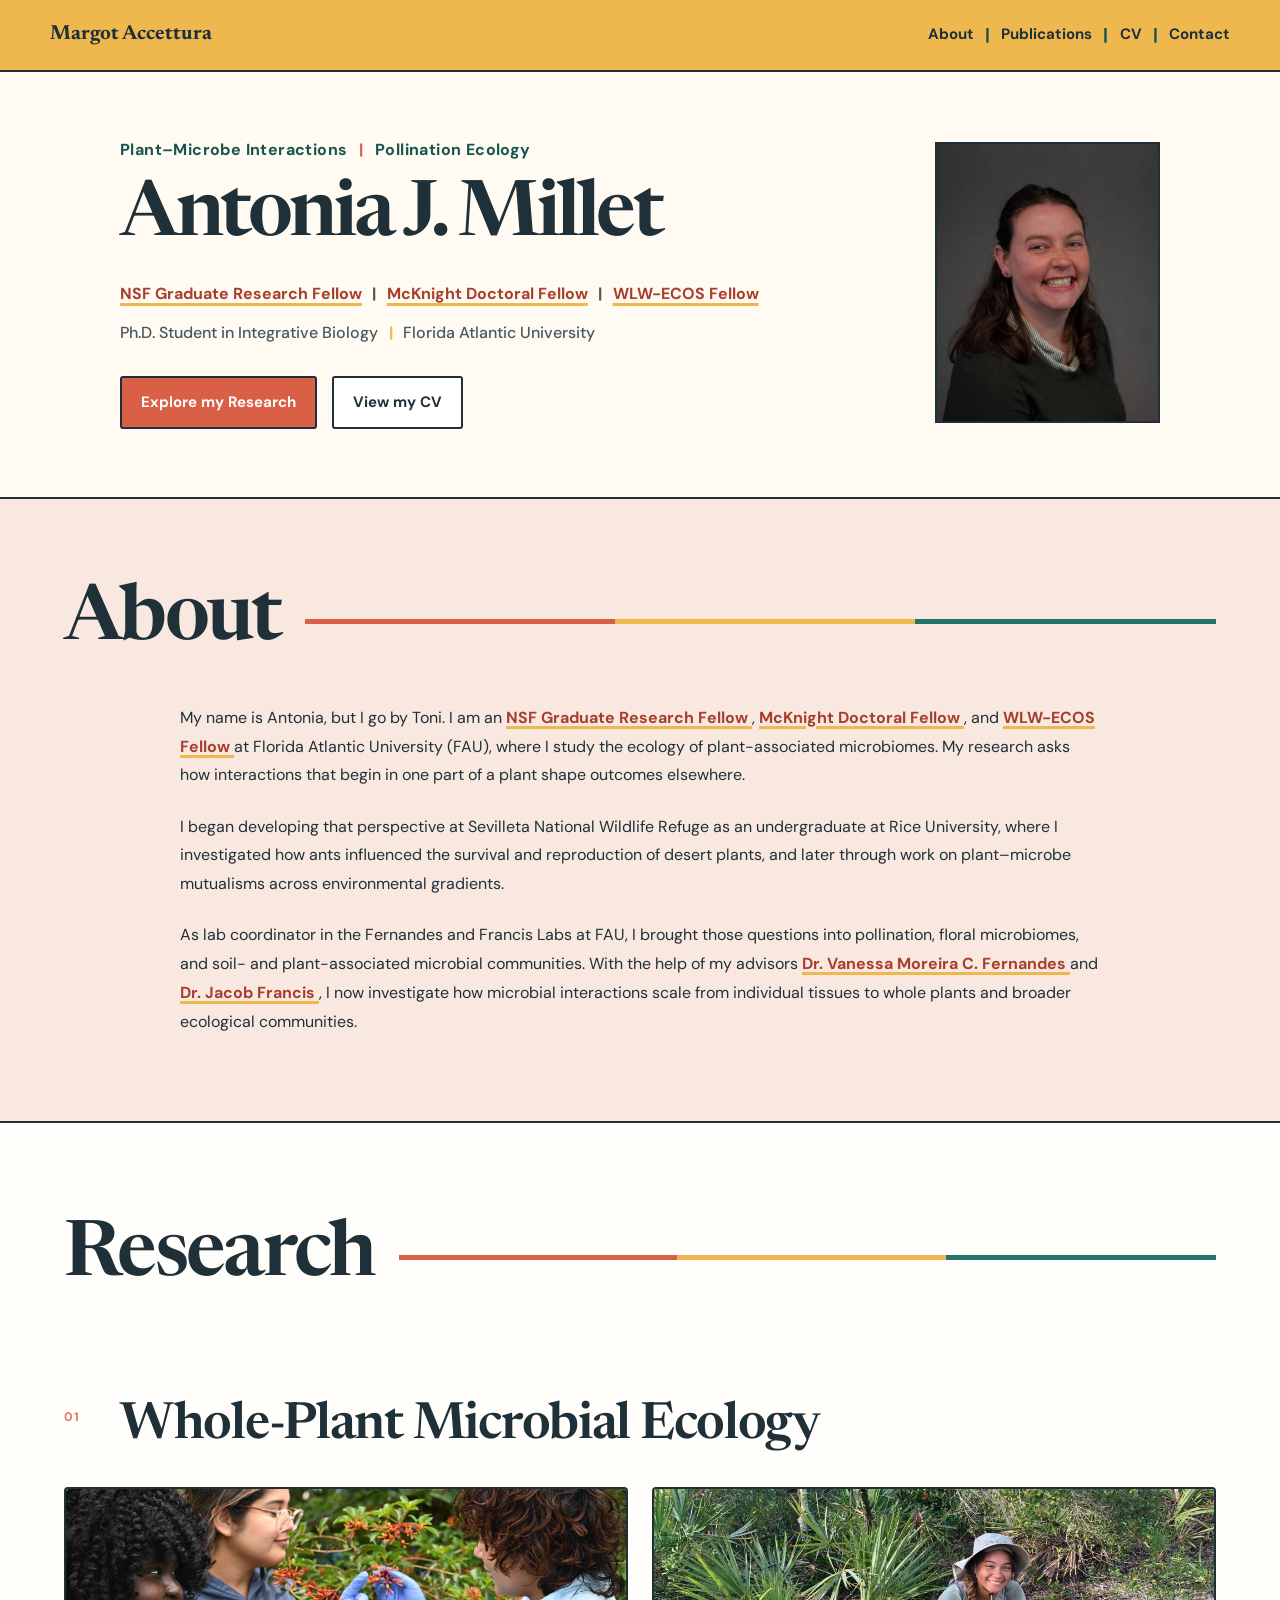
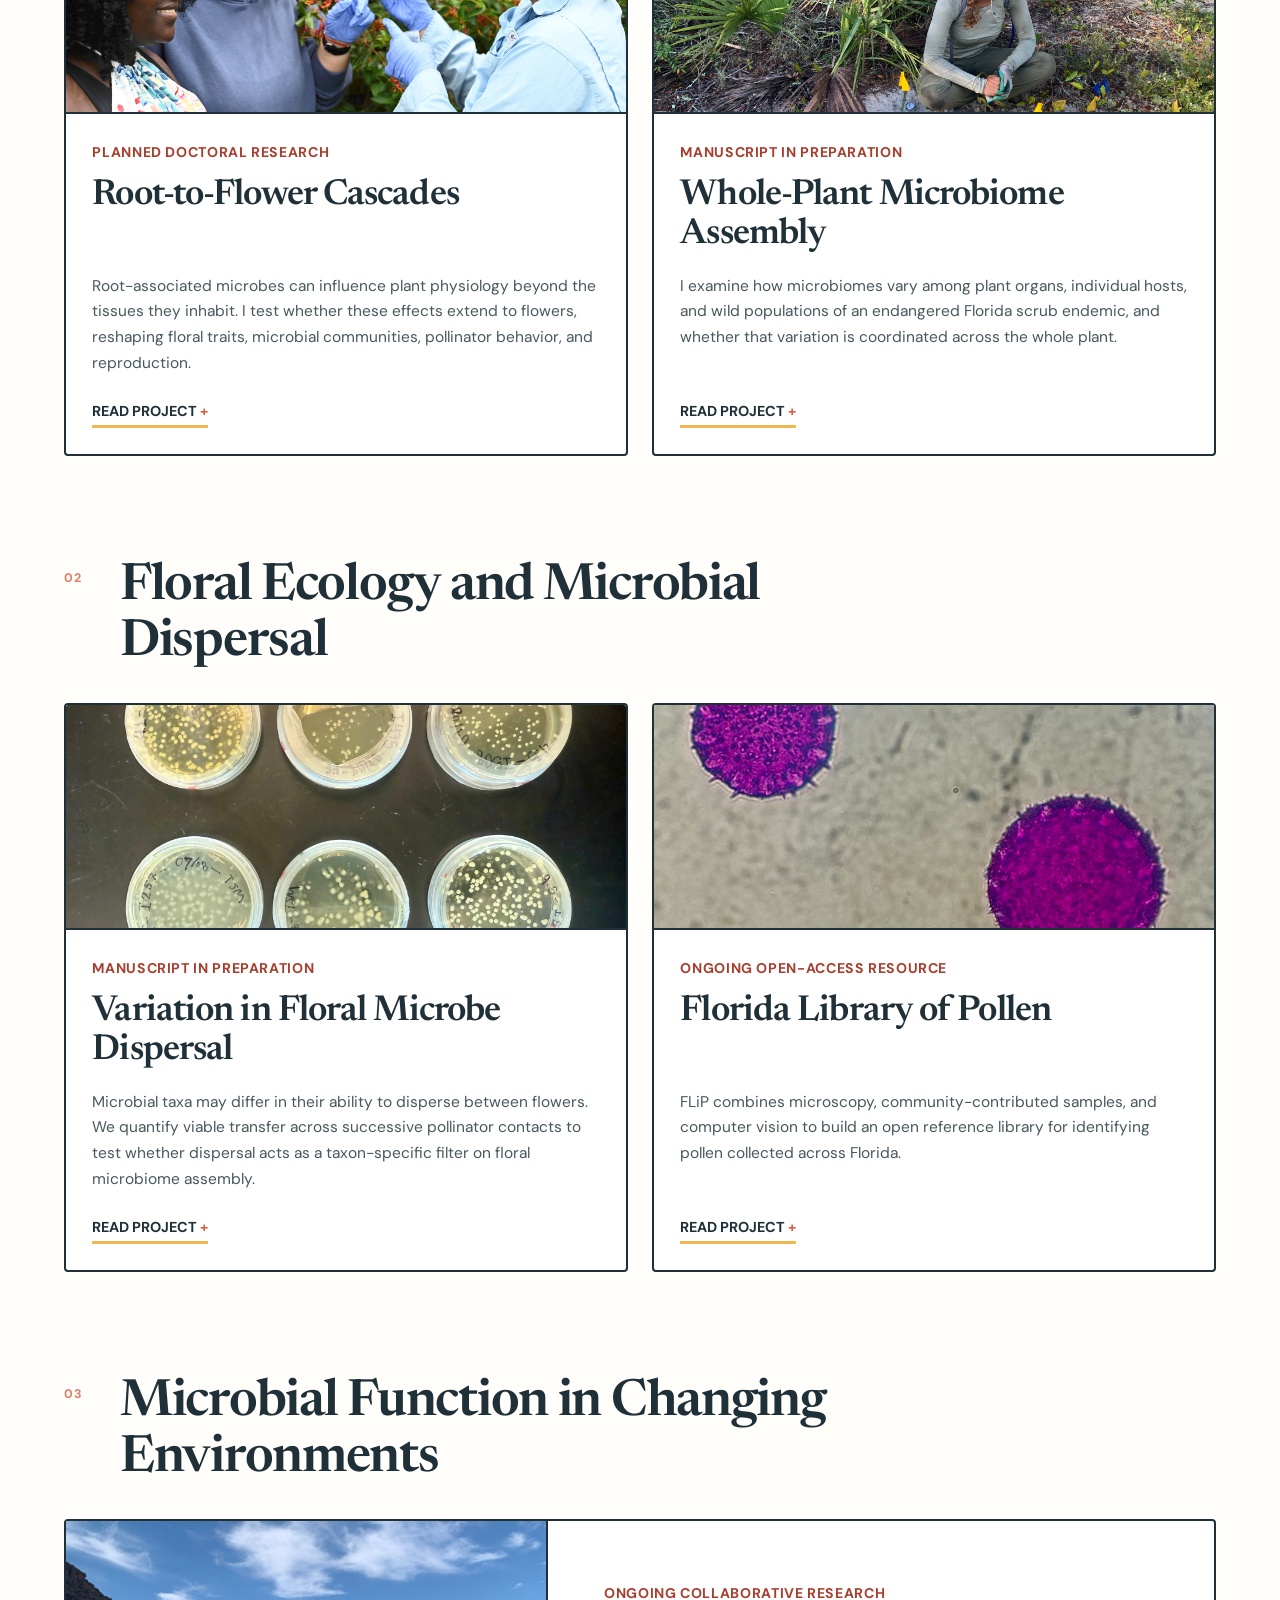
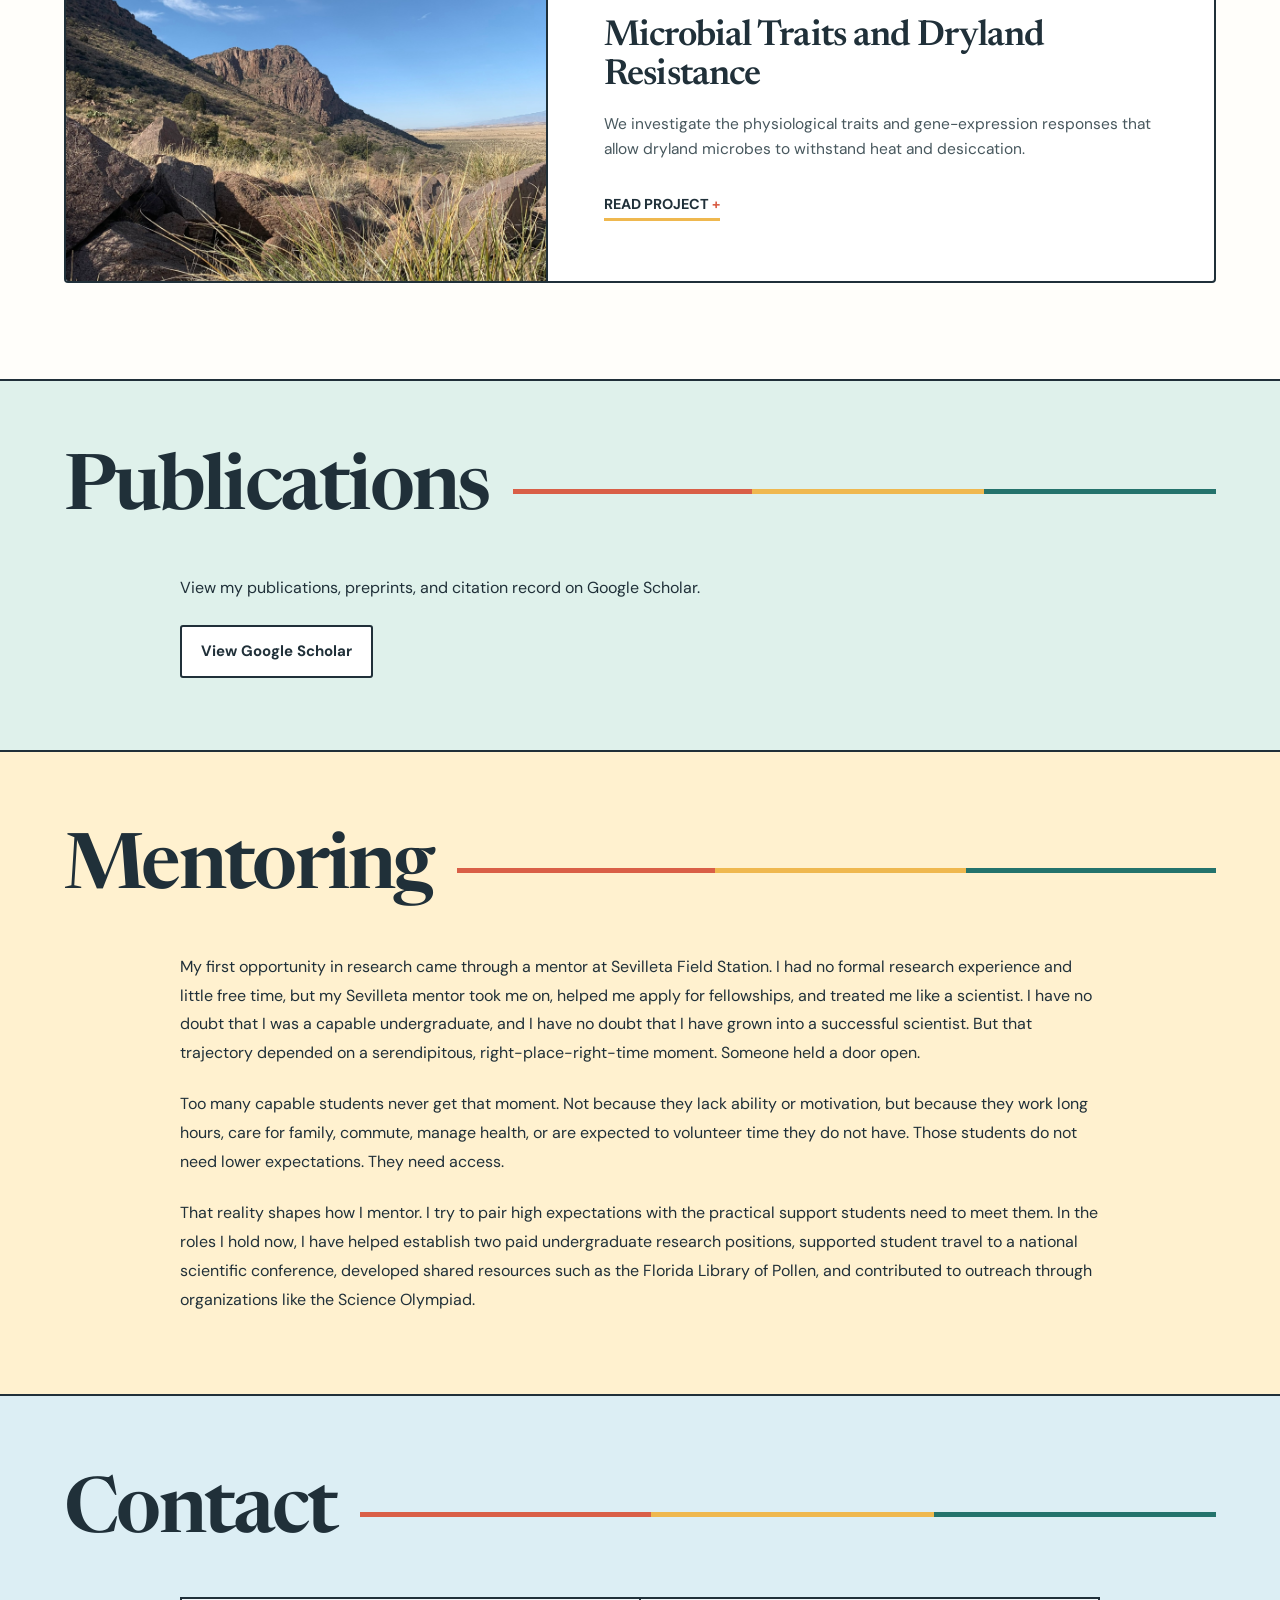
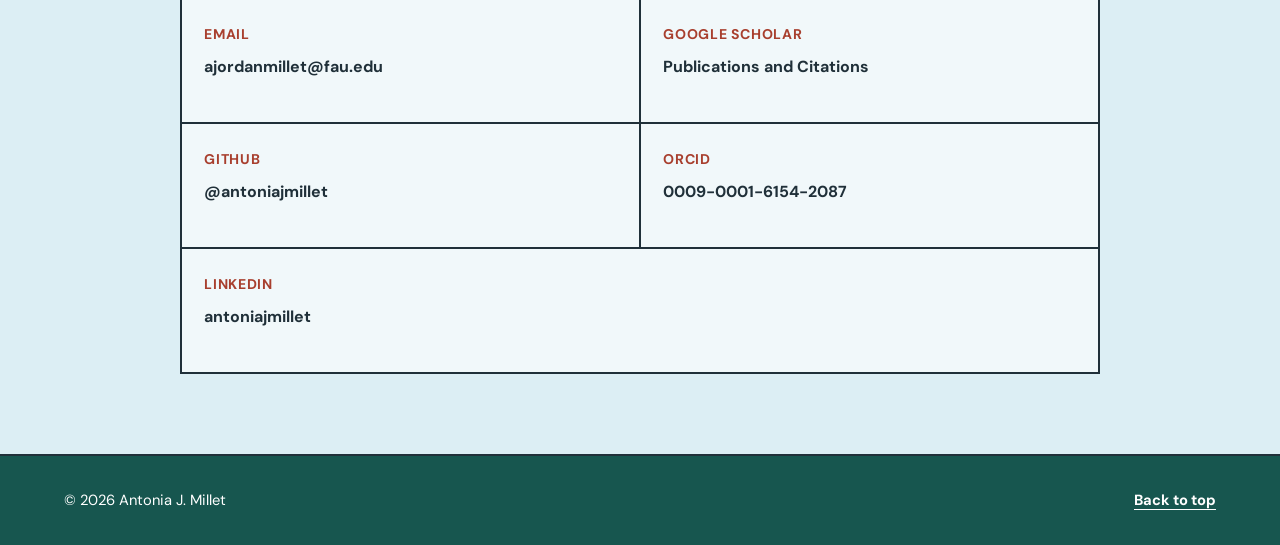
==== index.html @ a1be2d0e "Update index.html First 100 lines change Antonia name/info to Margot and remove some navigation tabs" ====
<!DOCTYPE html>
<html lang="en">
<head>
  <!-- Google tag (gtag.js) -->
  <script async src="https://www.googletagmanager.com/gtag/js?id=G-W002TBG6JN"></script>
  <script>
    window.dataLayer = window.dataLayer || [];

    function gtag() {
      dataLayer.push(arguments);
    }

    gtag("js", new Date());
    gtag("config", "G-W002TBG6JN");
  </script>

  <meta charset="UTF-8">

  <meta
    name="viewport"
    content="width=device-width, initial-scale=1.0"
  >

  <meta
    name="description"
    content="Margot Accettura is the STEM Librarian at Villanova University's Falvey Library."
  >

  <meta
    name="google-site-verification"
    content="I5xub6OEefj10f1s_MuWulyBxI3-2F2Q8T6CsBY9DDE"
  >

  <title>Margot Accettura | STEM Librarian | Villanova University</title>

  <link
    rel="canonical"
    href="https://msa496.github.io/"
  >

  <link rel="preconnect" href="https://fonts.googleapis.com">
  <link rel="preconnect" href="https://fonts.gstatic.com" crossorigin>

  <link
    href="https://fonts.googleapis.com/css2?family=DM+Sans:wght@400;500;600;700&family=Newsreader:opsz,wght@6..72,500;6..72,600;6..72,700&display=swap"
    rel="stylesheet"
  >

  <script type="application/ld+json">
  {
    "@context": "https://schema.org",
    "@type": "ProfilePage",
    "mainEntity": {
      "@type": "Person",
      "@id": "https://msa496.github.io/#person",
      "name": "Margot Accettura",
      "url": "https://msa496.github.io/",
      "sameAs": [
      ],
      "affiliation": {
        "@type": "CollegeOrUniversity",
        "name": "Villanova University"
      }
    }
  }
  </script>

  <link rel="stylesheet" href="styles.css?v=7">
  <script src="script.js?v=6" defer></script>
</head>

<body>
  <header class="site-header">
    <div class="header-inner">
      <a class="site-name" href="#home">
        Margot Accettura
      </a>

      <nav class="site-navigation" aria-label="Main navigation">
        <a href="#about">About</a>
        <span class="nav-separator" aria-hidden="true">|</span>

        <a href="#publications">Publications</a>
        <span class="nav-separator" aria-hidden="true">|</span>

        <a
          href="assets/documents/ajm_cv.pdf"
          target="_blank"
          rel="noopener noreferrer"
        >
          CV
        </a>
        <span class="nav-separator" aria-hidden="true">|</span>

        <a href="#contact">Contact</a>
      </nav>
    </div>
  </header>

  <main>
    <section id="home" class="hero">
      <div class="hero-copy">
        <h1>Antonia J. Millet</h1>

        <p class="hero-fields">
          <span class="hero-field">
            Plant–Microbe Interactions
          </span>

          <span
            class="hero-divider"
            aria-hidden="true"
          >
            |
          </span>

          <span class="hero-field">
            Pollination Ecology
          </span>
        </p>

        <div class="fellowship-line">
          <a
            href="https://www.nsf.gov/funding/opportunities/grfp-nsf-graduate-research-fellowship-program"
            target="_blank"
            rel="noopener noreferrer"
          >
            NSF Graduate Research Fellow
          </a>

          <span
            class="hero-divider"
            aria-hidden="true"
          >
            |
          </span>

          <a
            href="https://www.fefonline.org/mdf.html"
            target="_blank"
            rel="noopener noreferrer"
          >
            McKnight Doctoral Fellow
          </a>

          <span
            class="hero-divider"
            aria-hidden="true"
          >
            |
          </span>

          <a
            href="https://www.fau.edu/ecos/wlw/research-fellowships/"
            target="_blank"
            rel="noopener noreferrer"
          >
            WLW-ECOS Fellow
          </a>
        </div>

        <p class="hero-position">
          <span class="position-item">
            Ph.D. Student in Integrative Biology
          </span>

          <span
            class="hero-divider"
            aria-hidden="true"
          >
            |
          </span>

          <span class="position-item">
            Florida Atlantic University
          </span>
        </p>
      </div>

      <div class="hero-image-frame">
        <img
          src="assets/images/about.jpeg"
          alt="Antonia J. Millet"
        >
      </div>

      <div class="hero-links">
        <a
          class="button button-primary"
          href="#research"
        >
          Explore my Research
        </a>

        <a
          class="button button-secondary"
          href="assets/documents/ajm_cv.pdf"
          target="_blank"
          rel="noopener noreferrer"
        >
          View my CV
        </a>
      </div>
    </section>

    <section id="about" class="section-band about-band">
      <div class="content-section">
        <div class="section-title">
          <h2>About</h2>
        </div>

        <div class="prose">
          <p>
            My name is Antonia, but I go by Toni. I am an
            <a
              class="inline-link"
              href="https://www.nsf.gov/funding/opportunities/grfp-nsf-graduate-research-fellowship-program"
              target="_blank"
              rel="noopener noreferrer"
            >
              NSF Graduate Research Fellow
            </a>,
            <a
              class="inline-link"
              href="https://www.fefonline.org/mdf.html"
              target="_blank"
              rel="noopener noreferrer"
            >
              McKnight Doctoral Fellow
            </a>,
            and
            <a
              class="inline-link"
              href="https://www.fau.edu/ecos/wlw/research-fellowships/"
              target="_blank"
              rel="noopener noreferrer"
            >
              WLW-ECOS Fellow
            </a>
            at Florida Atlantic University (FAU), where I study the ecology
            of plant-associated microbiomes. My research asks how
            interactions that begin in one part of a plant shape outcomes
            elsewhere.
          </p>

          <p>
            I began developing that perspective at Sevilleta National
            Wildlife Refuge as an undergraduate at Rice University, where I
            investigated how ants influenced the survival and reproduction
            of desert plants, and later through work on plant–microbe
            mutualisms across environmental gradients.
          </p>

          <p>
            As lab coordinator in the Fernandes and Francis Labs at FAU, I
            brought those questions into pollination, floral microbiomes, and
            soil- and plant-associated microbial communities. With the help
            of my advisors
            <a
              class="inline-link"
              href="https://moreirafernandeslab.weebly.com/"
              target="_blank"
              rel="noopener noreferrer"
            >
              Dr. Vanessa Moreira C. Fernandes
            </a>
            and
            <a
              class="inline-link"
              href="https://jacobsfrancis.com/"
              target="_blank"
              rel="noopener noreferrer"
            >
              Dr. Jacob Francis
            </a>,
            I now investigate how microbial interactions scale from
            individual tissues to whole plants and broader ecological
            communities.
          </p>
        </div>
      </div>
    </section>

    <section id="research" class="section-band research-band">
      <div class="content-section">
        <div class="section-title">
          <h2>Research</h2>
        </div>

        <div class="research-area">
          <div class="research-area-title">
            <span>01</span>
            <h3>Whole-Plant Microbial Ecology</h3>
          </div>

          <div class="project-grid">
            <details class="project-card">
              <summary>
                <div class="project-image">
                  <img
                    src="assets/images/root-to-flower.jpeg"
                    alt="Firebush flowers used in root-to-flower microbiome research"
                    loading="lazy"
                  >
                </div>

                <div class="project-introduction">
                  <p class="project-status">
                    Planned doctoral research
                  </p>

                  <h4>Root-to-Flower Cascades</h4>

                  <p class="project-preview">
                    Root-associated microbes can influence plant physiology
                    beyond the tissues they inhabit. I test whether these
                    effects extend to flowers, reshaping floral traits,
                    microbial communities, pollinator behavior, and
                    reproduction.
                  </p>

                  <span class="project-action">
                    Read project
                  </span>
                </div>
              </summary>

              <div class="project-details prose">
                <p>
                  Distinct microbial communities in plant roots, leaves, and
                  flowers perform important functions, ranging from
                  mycorrhizal fungi that enhance nutrient uptake to yeasts
                  that alter nectar and affect insect pollinators. Yet below-
                  and aboveground microbiomes are often studied
                  independently. As a result, we know relatively little about
                  whether microbial interactions in one plant organ reshape
                  the conditions under which communities assemble and
                  function in another.
                </p>

                <p>
                  Root-associated microbes can alter plant nutrition, hormone
                  signaling, metabolism, and immune responses. These changes
                  may carry through the plant to affect floral traits, nectar
                  chemistry, and floral microbiome assembly. Some links in
                  this cascade are already established: mycorrhizal fungi,
                  for example, can increase floral display and nectar sugar.
                  However, the mechanisms driving these root-to-flower
                  effects and their consequences for floral microbial
                  communities remain unclear.
                </p>

                <p>
                  Using firebush (<em>Hamelia patens</em>; Rubiaceae), a
                  shrub native to Florida, I will independently manipulate
                  root and floral microbial communities. I will test whether
                  belowground microbial colonization alters floral traits and
                  microbiome assembly, then follow those changes through
                  pollinator behavior and plant reproduction. By pairing
                  these experiments with nectar chemistry and host and
                  microbial gene-expression analyses, I aim to provide some
                  of the first mechanistic evidence connecting
                  root-associated microbes to floral function—a
                  long-proposed relationship that has rarely been tested
                  directly.
                </p>
              </div>
            </details>

            <details class="project-card">
              <summary>
                <div class="project-image">
                  <img
                    src="assets/images/whole-plant-microbiome.jpeg"
                    alt="Dicerandra frutescens in Florida scrub habitat"
                    loading="lazy"
                  >
                </div>

                <div class="project-introduction">
                  <p class="project-status">
                    Manuscript in preparation
                  </p>

                  <h4>Whole-Plant Microbiome Assembly</h4>

                  <p class="project-preview">
                    I examine how microbiomes vary among plant organs,
                    individual hosts, and wild populations of an endangered
                    Florida scrub endemic, and whether that variation is
                    coordinated across the whole plant.
                  </p>

                  <span class="project-action">
                    Read project
                  </span>
                </div>
              </summary>

              <div class="project-details prose">
                <p>
                  Recovering endangered plants increasingly depends on
                  establishing and maintaining viable populations, yet
                  conservation efforts often proceed with little information
                  about the microbial communities associated with wild
                  plants. This gap may be especially important in Florida
                  scrub, where plants recruit under dry, nutrient-poor
                  conditions and population persistence depends on successful
                  establishment after disturbance.
                </p>

                <p>
                  Using the federally listed scrub mint
                  <em>Dicerandra frutescens</em>, I characterize bacterial
                  and fungal communities across roots, leaves, flowers,
                  fruits, and soil collected beside and away from focal
                  plants in multiple wild populations. I ask how strongly
                  these communities differ among plant compartments and
                  sites, how much host-to-host variation occurs within sites,
                  and whether the soil immediately surrounding a plant is
                  more closely associated with its microbiome than soil
                  farther away. I also test whether plants that differ in one
                  compartment tend to differ in others, revealing whether
                  microbiome differences are linked across the whole plant.
                </p>

                <p>
                  This work establishes a compartment-resolved microbiome
                  baseline for a rare Florida endemic and identifies the
                  spatial and biological scales at which microbial variation
                  occurs. These patterns provide a foundation for future
                  tests of how microbiomes relate to plant recruitment,
                  population performance, and recovery.
                </p>
              </div>
            </details>
          </div>
        </div>

        <div class="research-area">
          <div class="research-area-title">
            <span>02</span>
            <h3>Floral Ecology and Microbial Dispersal</h3>
          </div>

          <div class="project-grid">
            <details class="project-card">
              <summary>
                <div class="project-image">
                  <img
                    src="assets/images/floral-microbe.jpeg"
                    alt="Experimental assay studying the transfer of floral microbes"
                    loading="lazy"
                  >
                </div>

                <div class="project-introduction">
                  <p class="project-status">
                    Manuscript in preparation
                  </p>

                  <h4>Variation in Floral Microbe Dispersal</h4>

                  <p class="project-preview">
                    Microbial taxa may differ in their ability to disperse
                    between flowers. We quantify viable transfer across
                    successive pollinator contacts to test whether dispersal
                    acts as a taxon-specific filter on floral microbiome
                    assembly.
                  </p>

                  <span class="project-action">
                    Read project
                  </span>
                </div>
              </summary>

              <div class="project-details prose">
                <p>
                  Pollinators are major vectors of floral microbes, but
                  dispersal is often treated as though all microbes are
                  carried between flowers in the same way. In reality,
                  bacteria and yeasts differ in characteristics that may
                  affect how readily they attach to pollinator mouthparts,
                  survive transport, and detach during later flower visits.
                  These differences could act as an early filter on floral
                  microbiome assembly by determining which microbes reach new
                  flowers in the first place.
                </p>

                <p>
                  Using a standardized assay with dissected bee tongues, we
                  quantify the number of viable cells transferred across
                  successive contacts for multiple bacterial and yeast
                  isolates. We test whether dispersal efficiency differs
                  between bacteria and yeasts, among microbial genera, and
                  among isolates within the same genus. Transfer differed
                  between yeasts and bacteria and among microbial taxa,
                  including within genera. The experiment also revealed that
                  tongue identity influences microbial transfer, showing that
                  dispersal depends not only on microbial identity, but
                  possibly also on characteristics of its vector.
                </p>

                <p>
                  Together, this work demonstrates that pollinator-mediated
                  dispersal is not a uniform process. Differences among
                  microbial taxa and pollinator mouthparts provide a
                  mechanistic basis for understanding why some floral
                  microbes may move more readily among plants while others
                  remain uncommon or locally restricted.
                </p>
              </div>
            </details>

            <details class="project-card">
              <summary>
                <div class="project-image">
                  <img
                    src="assets/images/flip.jpeg"
                    alt="Pollen grains outlined with instance-segmentation masks"
                    loading="lazy"
                  >
                </div>

                <div class="project-introduction">
                  <p class="project-status">
                    Ongoing open-access resource
                  </p>

                  <h4>Florida Library of Pollen</h4>

                  <p class="project-preview">
                    FLiP combines microscopy, community-contributed samples,
                    and computer vision to build an open reference library for
                    identifying pollen collected across Florida.
                  </p>

                  <span class="project-action">
                    Read project
                  </span>
                </div>
              </summary>

              <div class="project-details prose">
                <p>
                  Pollen identification is essential for studying
                  plant–pollinator interactions, but it often depends on
                  specialized expertise and reference collections that are
                  difficult to access.
                </p>

                <p>
                  The Florida Library of Pollen, or FLiP, is building an open,
                  image-based reference library from pollen collected across
                  Florida. The project combines community-contributed
                  samples, microscopy, image annotation, and computer-vision
                  tools to make pollen identification more accessible to
                  researchers, educators, students, and the public.
                </p>

                <p>
                  I developed FLiP’s original instance-segmentation pipeline,
                  which trains a computer-vision model to detect and delineate
                  individual pollen grains in microscopy images. Because
                  samples can be contributed by community members and images
                  can be annotated remotely, FLiP also creates meaningful
                  research roles for students who cannot always participate
                  in traditional laboratory or fieldwork. The result is both
                  a scientific reference collection and a model for how
                  shared digital infrastructure can broaden participation in
                  ecological research.
                </p>

                <a
                  class="text-link"
                  href="https://jacobsfrancis.com/flip/"
                  target="_blank"
                  rel="noopener noreferrer"
                >
                  Contribute to FLiP
                </a>
              </div>
            </details>
          </div>
        </div>

        <div class="research-area">
          <div class="research-area-title">
            <span>03</span>
            <h3>Microbial Function in Changing Environments</h3>
          </div>

          <div class="project-grid project-grid-single">
            <details class="project-card feature-card">
              <summary>
                <div class="project-image">
                  <img
                    src="assets/images/dryland.jpeg"
                    alt="Dryland microbial communities at Sevilleta National Wildlife Refuge"
                    loading="lazy"
                  >
                </div>

                <div class="project-introduction">
                  <p class="project-status">
                    Ongoing collaborative research
                  </p>

                  <h4>Microbial Traits and Dryland Resistance</h4>

                  <p class="project-preview">
                    We investigate the physiological traits and gene-expression
                    responses that allow dryland microbes to withstand heat
                    and desiccation.
                  </p>

                  <span class="project-action">
                    Read project
                  </span>
                </div>
              </summary>

              <div class="project-details prose">
                <p>
                  Dryland soils depend heavily on microbial communities for
                  nutrient cycling, soil stability, and recovery after
                  disturbance. As heat and drought intensify, understanding
                  why some microbes tolerate environmental stress better than
                  others is increasingly important for predicting whether
                  these ecosystems can resist further degradation.
                </p>

                <p>
                  Using cultured cyanobacteria and fungi from the Sevilleta
                  National Wildlife Refuge, this collaborative project
                  combines physiological experiments with gene-expression
                  analyses to identify traits and molecular mechanisms
                  associated with resistance to heat and desiccation. My
                  contribution focuses on identifying microbial functions
                  associated with stronger performance under stress.
                </p>

                <p>
                  These organism-level responses connect to broader
                  experiments testing how microbial interactions and
                  community composition influence the resistance and recovery
                  of dryland soils. Together, this work aims to identify
                  microbial assemblages that are better equipped to maintain
                  soil health as drylands become hotter and drier.
                </p>
              </div>
            </details>
          </div>
        </div>
      </div>
    </section>

    <section id="publications" class="section-band publications-band">
      <div class="content-section">
        <div class="section-title">
          <h2>Publications</h2>
        </div>

        <div class="prose">
          <p>
            View my publications,
            preprints, and citation record on Google Scholar.
          </p>

          <a
            class="button button-secondary"
            href="https://scholar.google.com/citations?user=BWyu6AQAAAAJ&hl=en"
            target="_blank"
            rel="noopener noreferrer"
          >
            View Google Scholar
          </a>
        </div>
      </div>
    </section>

    <section id="mentoring" class="section-band mentoring-band">
      <div class="content-section">
        <div class="section-title">
          <h2>Mentoring</h2>
        </div>

        <div class="prose">
          <p>
            My first opportunity in research came through a mentor at
            Sevilleta Field Station. I had no formal research experience and
            little free time, but my Sevilleta mentor took me on, helped me
            apply for fellowships, and treated me like a scientist. I have no
            doubt that I was a capable undergraduate, and I have no doubt
            that I have grown into a successful scientist. But that
            trajectory depended on a serendipitous, right-place-right-time
            moment. Someone held a door open.
          </p>

          <p>
            Too many capable students never get that moment. Not because they
            lack ability or motivation, but because they work long hours,
            care for family, commute, manage health, or are expected to
            volunteer time they do not have. Those students do not need lower
            expectations. They need access.
          </p>

          <p>
            That reality shapes how I mentor. I try to pair high expectations with the
            practical support students need to meet them. In the roles I hold now, I
            have helped establish two paid undergraduate research positions, supported
            student travel to a national scientific conference, developed shared
            resources such as the Florida Library of Pollen, and contributed to
            outreach through organizations like the Science Olympiad.
          </p>
        </div>
      </div>
    </section>

    <section id="contact" class="section-band contact-band">
      <div class="content-section">
        <div class="section-title">
          <h2>Contact</h2>
        </div>

        <div class="contact-list">
          <a href="mailto:ajordanmillet@fau.edu">
            <span>Email</span>
            <strong>ajordanmillet@fau.edu</strong>
          </a>

          <a
            href="https://scholar.google.com/citations?user=BWyu6AQAAAAJ&hl=en"
            target="_blank"
            rel="noopener noreferrer"
          >
            <span>Google Scholar</span>
            <strong>Publications and Citations</strong>
          </a>

          <a
            href="https://github.com/antoniajmillet"
            target="_blank"
            rel="noopener noreferrer"
          >
            <span>GitHub</span>
            <strong>@antoniajmillet</strong>
          </a>

          <a
            href="https://orcid.org/0009-0001-6154-2087"
            target="_blank"
            rel="noopener noreferrer"
          >
            <span>ORCID</span>
            <strong>0009-0001-6154-2087</strong>
          </a>

          <a
            href="https://www.linkedin.com/in/antoniajmillet/"
            target="_blank"
            rel="noopener noreferrer"
          >
            <span>LinkedIn</span>
            <strong>antoniajmillet</strong>
          </a>
        </div>
      </div>
    </section>
  </main>

  <footer class="site-footer">
    <p>
      © <span id="current-year"></span> Antonia J. Millet
    </p>

    <a href="#home">
      Back to top
    </a>
  </footer>
</body>
</html>
---- styles.css ----
:root {
  --ink: #203039;
  --ink-soft: #48585e;
  --coral: #d95f47;
  --coral-dark: #a83f2e;
  --marigold: #efb84f;
  --teal: #24736c;
  --teal-dark: #17564f;

  --hero-background: #fffaf2;
  --about-background: #f8e8df;
  --research-background: #fffefa;
  --publications-background: #dff1eb;
  --mentoring-background: #fff1cf;
  --contact-background: #dceef4;

  --white: #ffffff;
  --max-width: 1180px;
}

* {
  box-sizing: border-box;
}

html {
  scroll-behavior: smooth;
}

body {
  margin: 0;
  background: var(--hero-background);
  color: var(--ink);
  font-family: "DM Sans", Arial, sans-serif;
  font-size: 18px;
  line-height: 1.72;
}

img {
  display: block;
  max-width: 100%;
}

a {
  color: inherit;
}

summary {
  font: inherit;
}

/* HEADER */

.site-header {
  position: sticky;
  top: 0;
  z-index: 100;
  background: var(--marigold);
  border-bottom: 2px solid var(--ink);
}

.header-inner {
  display: flex;
  align-items: center;
  justify-content: space-between;
  gap: 2rem;
  width: min(var(--max-width), 94vw);
  min-height: 70px;
  margin: 0 auto;
}

.site-name {
  flex: 0 0 auto;
  color: var(--ink);
  font-family: "Newsreader", Georgia, serif;
  font-size: 1.28rem;
  font-weight: 700;
  text-decoration: none;
  white-space: nowrap;
}

.site-navigation {
  display: flex;
  flex: 0 1 auto;
  align-items: center;
  justify-content: flex-end;
  min-width: 0;
  overflow-x: auto;
  white-space: nowrap;
  scrollbar-width: none;
}

.site-navigation::-webkit-scrollbar {
  display: none;
}

.site-navigation a {
  position: relative;
  color: var(--ink);
  font-size: 0.94rem;
  font-weight: 700;
  text-decoration: none;
}

.site-navigation a::after {
  position: absolute;
  right: 0;
  bottom: -0.28rem;
  left: 0;
  height: 3px;
  background: var(--teal-dark);
  content: "";
  transform: scaleX(0);
  transform-origin: left;
  transition: transform 160ms ease;
}

.site-navigation a:hover::after,
.site-navigation a:focus::after {
  transform: scaleX(1);
}

.nav-separator {
  margin: 0 0.7rem;
  color: var(--teal-dark);
  font-weight: 700;
}

/* HERO */

.hero {
  display: grid;
  grid-template-columns: minmax(0, 740px) 225px;
  align-items: center;
  justify-content: space-between;
  gap: 3rem;
  width: min(1040px, 90vw);
  margin: 0 auto;
  padding: 4rem 0 4.25rem;
  background: var(--hero-background);
}

.hero-copy {
  min-width: 0;
}

.hero-fields {
  margin: 0 0 1.05rem;
  color: var(--teal-dark);
  font-size: 1rem;
  font-weight: 700;
  letter-spacing: 0.025em;
  white-space: nowrap;
}

.hero-fields span {
  padding: 0 0.45rem;
  color: var(--coral);
}

.hero h1 {
  margin: 0;
  color: var(--ink);
  font-family: "Newsreader", Georgia, serif;
  font-size: clamp(3rem, 6vw, 5.1rem);
  font-weight: 600;
  letter-spacing: -0.045em;
  line-height: 0.98;
  white-space: nowrap;
}

.fellowship-line {
  display: flex;
  align-items: center;
  gap: 0.65rem;
  margin-top: 1.5rem;
  font-size: 1rem;
  font-weight: 700;
  white-space: nowrap;
}

.fellowship-line a {
  color: var(--coral-dark);
  text-decoration-color: var(--marigold);
  text-decoration-thickness: 3px;
  text-underline-offset: 0.24rem;
}

.fellowship-line a:hover,
.fellowship-line a:focus {
  color: var(--teal-dark);
  text-decoration-color: var(--teal);
}

.fellowship-line span {
  color: var(--ink-soft);
}

.hero-position {
  margin: 0.75rem 0 0;
  color: var(--ink-soft);
  font-size: 1rem;
  font-weight: 500;
  white-space: nowrap;
}

.hero-position span {
  padding: 0 0.42rem;
  color: var(--marigold);
  font-weight: 700;
}

.hero-links {
  display: flex;
  flex-wrap: wrap;
  gap: 0.9rem;
  margin-top: 1.85rem;
}

.button {
  display: inline-flex;
  align-items: center;
  justify-content: center;
  min-height: 48px;
  padding: 0.72rem 1.2rem;
  border: 2px solid var(--ink);
  border-radius: 3px;
  font-size: 0.94rem;
  font-weight: 700;
  text-decoration: none;
  transition:
    background 150ms ease,
    color 150ms ease,
    transform 150ms ease;
}

.button:hover,
.button:focus {
  transform: translateY(-2px);
}

.button-primary {
  background: var(--coral);
  color: var(--white);
}

.button-primary:hover,
.button-primary:focus {
  background: var(--coral-dark);
}

.button-secondary {
  background: var(--white);
  color: var(--ink);
}

.button-secondary:hover,
.button-secondary:focus {
  background: var(--marigold);
}

.hero-image-frame {
  width: 225px;
  justify-self: center;
  overflow: hidden;
  background: transparent;
  border: 2px solid var(--ink);
}

.hero-image-frame img {
  width: 100%;
  aspect-ratio: 4 / 5;
  object-fit: cover;
  object-position: center;
}

/* SECTION BACKGROUNDS */

.section-band {
  width: 100%;
  border-top: 2px solid var(--ink);
  scroll-margin-top: 70px;
}

.about-band {
  background: var(--about-background);
}

.research-band {
  background: var(--research-background);
}

.publications-band {
  background: var(--publications-background);
}

.mentoring-band {
  background: var(--mentoring-background);
}

.contact-band {
  background: var(--contact-background);
  border-bottom: 2px solid var(--ink);
}

.content-section {
  width: min(var(--max-width), 90vw);
  margin: 0 auto;
  padding: 5.25rem 0;
}

.research-band .content-section {
  padding-top: 6rem;
  padding-bottom: 6rem;
}

.publications-band .content-section {
  padding-top: 4.5rem;
  padding-bottom: 4.5rem;
}

.mentoring-band .content-section {
  padding-top: 5rem;
  padding-bottom: 5rem;
}

.contact-band .content-section {
  padding-top: 5rem;
  padding-bottom: 5rem;
}

/* SECTION HEADINGS */

.section-title {
  display: flex;
  align-items: center;
  gap: 1.5rem;
  margin-bottom: 2.75rem;
}

.section-title h2 {
  flex: 0 0 auto;
  margin: 0;
  color: var(--ink);
  font-family: "Newsreader", Georgia, serif;
  font-size: clamp(2.8rem, 6vw, 5rem);
  font-weight: 600;
  letter-spacing: -0.035em;
  line-height: 1;
}

.section-title::after {
  width: 100%;
  height: 5px;
  background:
    linear-gradient(
      90deg,
      var(--coral) 0 34%,
      var(--marigold) 34% 67%,
      var(--teal) 67% 100%
    );
  content: "";
}

/* BODY TEXT */

.prose {
  width: 100%;
  max-width: 920px;
  margin-right: auto;
  margin-left: auto;
}

.prose p {
  margin: 0 0 1.4rem;
  color: var(--ink);
  font-size: 1rem;
  line-height: 1.8;
}

.prose p:last-child {
  margin-bottom: 0;
}

.inline-link {
  color: var(--coral-dark);
  font-weight: 700;
  text-decoration-color: var(--marigold);
  text-decoration-thickness: 3px;
  text-underline-offset: 0.18rem;
}

.inline-link:hover,
.inline-link:focus {
  color: var(--teal-dark);
  text-decoration-color: var(--teal);
}

/* RESEARCH AREAS */

.research-area {
  margin-top: 6.5rem;
}

.research-area:first-of-type {
  margin-top: 0;
}

.research-area-title {
  display: grid;
  grid-template-columns: 44px minmax(0, 1fr);
  gap: 0.75rem;
  align-items: start;
  margin-bottom: 2rem;
}

.research-area-title span {
  padding-top: 0.5rem;
  color: var(--coral);
  font-size: 0.78rem;
  font-weight: 700;
  letter-spacing: 0.08em;
  opacity: 0.82;
}

.research-area-title h3 {
  max-width: 830px;
  margin: 0;
  color: var(--ink);
  font-family: "Newsreader", Georgia, serif;
  font-size: clamp(2rem, 4vw, 3.35rem);
  font-weight: 600;
  letter-spacing: -0.025em;
  line-height: 1.08;
}

/* RESEARCH CARDS */

.project-grid {
  display: grid;
  grid-template-columns: repeat(2, minmax(0, 1fr));
  gap: 1.5rem;
  align-items: stretch;
}

.project-grid-single {
  grid-template-columns: 1fr;
}

.project-card {
  height: 100%;
  overflow: hidden;
  background: var(--white);
  border: 2px solid var(--ink);
  border-radius: 4px;
}

.project-card summary {
  display: flex;
  height: 100%;
  min-height: 520px;
  flex-direction: column;
  cursor: pointer;
  list-style: none;
}

.project-card summary::-webkit-details-marker {
  display: none;
}

.project-image {
  height: 225px;
  overflow: hidden;
  background: var(--contact-background);
  border-bottom: 2px solid var(--ink);
}

.project-image img {
  width: 100%;
  height: 100%;
  object-fit: cover;
}

.project-introduction {
  display: flex;
  flex: 1;
  flex-direction: column;
  padding: 1.65rem;
}

.project-status {
  margin: 0 0 0.8rem;
  color: var(--coral-dark);
  font-size: 0.88rem;
  font-weight: 700;
  letter-spacing: 0.045em;
  text-transform: uppercase;
}

.project-introduction h4 {
  min-height: 2.25em;
  margin: 0 0 1rem;
  color: var(--ink);
  font-family: "Newsreader", Georgia, serif;
  font-size: clamp(1.75rem, 2.8vw, 2.45rem);
  font-weight: 600;
  letter-spacing: -0.025em;
  line-height: 1.08;
}

.project-preview {
  min-height: 6.4em;
  margin: 0;
  color: var(--ink-soft);
  font-size: 0.97rem;
  line-height: 1.65;
}

.project-action {
  align-self: flex-start;
  margin-top: auto;
  padding-top: 1.4rem;
  padding-bottom: 0.1rem;
  border-bottom: 3px solid var(--marigold);
  color: var(--ink);
  font-size: 0.9rem;
  font-weight: 700;
  text-transform: uppercase;
}

.project-action::after {
  color: var(--coral);
  content: " +";
}

.project-card[open] {
  grid-column: 1 / -1;
  height: auto;
}

.project-card[open] summary {
  display: grid;
  grid-template-columns: 320px minmax(0, 1fr);
  min-height: 0;
  height: auto;
}

.project-card[open] .project-image {
  height: 100%;
  min-height: 280px;
  border-right: 2px solid var(--ink);
  border-bottom: 0;
}

.project-card[open] .project-introduction h4,
.project-card[open] .project-preview {
  min-height: 0;
}

.project-card[open] .project-action {
  margin-top: 1.5rem;
  padding-top: 0;
}

.project-card[open] .project-action::after {
  content: " −";
}

.project-details {
  max-width: 920px;
  margin: 0 auto;
  padding: 2.5rem;
  border-top: 2px solid var(--ink);
}

.project-details p {
  font-size: 1rem;
  line-height: 1.8;
}

/* FULL-WIDTH DRYLAND CARD */

.feature-card {
  width: 100%;
}

.feature-card summary,
.feature-card[open] summary {
  display: grid;
  grid-template-columns: minmax(320px, 42%) minmax(0, 58%);
  min-height: 340px;
  height: auto;
}

.feature-card .project-image,
.feature-card[open] .project-image {
  height: 100%;
  min-height: 340px;
  border-right: 2px solid var(--ink);
  border-bottom: 0;
}

.feature-card .project-introduction {
  justify-content: center;
  padding: clamp(2rem, 5vw, 3.5rem);
}

.feature-card .project-introduction h4,
.feature-card .project-preview {
  min-height: 0;
}

.feature-card .project-action {
  margin-top: 1.8rem;
  padding-top: 0;
}

.text-link {
  display: inline-block;
  margin-top: 1rem;
  padding-bottom: 0.12rem;
  border-bottom: 3px solid var(--marigold);
  color: var(--teal-dark);
  font-size: 0.96rem;
  font-weight: 700;
  text-decoration: none;
}

.text-link:hover,
.text-link:focus {
  border-color: var(--coral);
  color: var(--coral-dark);
}

/* PUBLICATIONS */

.disabled-button {
  margin-top: 1rem;
  background: rgba(255, 255, 255, 0.55);
  border-color: var(--ink-soft);
  color: var(--ink-soft);
  cursor: not-allowed;
}

.disabled-button:hover,
.disabled-button:focus {
  transform: none;
}

/* CONTACT */

.contact-list {
  display: grid;
  grid-template-columns: repeat(2, minmax(0, 1fr));
  width: 100%;
  max-width: 920px;
  margin-right: auto;
  margin-left: auto;
  border-top: 2px solid var(--ink);
  border-left: 2px solid var(--ink);
}

.contact-list a {
  display: flex;
  min-height: 125px;
  flex-direction: column;
  padding: 1.4rem;
  background: rgba(255, 255, 255, 0.6);
  border-right: 2px solid var(--ink);
  border-bottom: 2px solid var(--ink);
  color: var(--ink);
  text-decoration: none;
  transition: background 150ms ease;
}

.contact-list a:hover,
.contact-list a:focus {
  background: var(--marigold);
}

.contact-list a:last-child:nth-child(odd) {
  grid-column: 1 / -1;
}

.contact-list span {
  margin-bottom: 0.45rem;
  color: var(--coral-dark);
  font-size: 0.88rem;
  font-weight: 700;
  letter-spacing: 0.045em;
  text-transform: uppercase;
}

.contact-list strong {
  overflow-wrap: anywhere;
  font-size: 1rem;
}

/* FOOTER */

.site-footer {
  display: flex;
  align-items: center;
  justify-content: space-between;
  padding: 2rem 5vw;
  background: var(--teal-dark);
  color: var(--white);
  font-size: 0.92rem;
}

.site-footer p {
  margin: 0;
}

.site-footer a {
  color: var(--white);
  font-weight: 700;
  text-underline-offset: 0.25rem;
}

/* TABLET */

@media (max-width: 1000px) {
  .header-inner {
    gap: 1rem;
  }

  .site-name {
    font-size: 1.16rem;
  }

  .site-navigation a {
    font-size: 0.86rem;
  }

  .nav-separator {
    margin: 0 0.45rem;
  }

  .hero {
    grid-template-columns: minmax(0, 1fr) 185px;
    width: min(920px, 90vw);
    gap: 2.5rem;
    padding-top: 4rem;
    padding-bottom: 4.25rem;
  }

  .hero-image-frame {
    width: 185px;
  }

  .hero h1 {
    font-size: clamp(2.8rem, 6vw, 4.6rem);
  }

  .hero-fields,
  .fellowship-line,
  .hero-position {
    font-size: 0.92rem;
  }
}

/* SMALL TABLET */

@media (max-width: 780px) {
  .header-inner {
    width: 96vw;
  }

  .site-name {
    margin-right: 0.5rem;
  }

  .hero {
    grid-template-columns: minmax(0, 1fr) 155px;
    gap: 1.75rem;
    width: 92vw;
  }

  .hero-image-frame {
    width: 155px;
  }

  .hero h1 {
    font-size: clamp(2.45rem, 8vw, 3.7rem);
  }

  .hero-fields {
    white-space: normal;
  }

  .fellowship-line,
  .hero-position {
    flex-wrap: wrap;
    white-space: normal;
  }

  .project-grid {
    grid-template-columns: 1fr;
  }

  .project-card summary {
    min-height: 0;
  }

  .project-introduction h4,
  .project-preview {
    min-height: 0;
  }

  .project-action {
    margin-top: 1.5rem;
    padding-top: 0;
  }

  .project-card[open] summary,
  .feature-card summary,
  .feature-card[open] summary {
    grid-template-columns: 1fr;
  }

  .project-card[open] .project-image,
  .feature-card .project-image,
  .feature-card[open] .project-image {
    height: 280px;
    min-height: 0;
    border-right: 0;
    border-bottom: 2px solid var(--ink);
  }
}

/* MOBILE */

@media (max-width: 600px) {
  body {
    font-size: 17px;
  }

  .site-header {
    position: relative;
  }

  .header-inner {
    min-height: 64px;
  }

  .site-name {
    font-size: 1.05rem;
  }

  .site-navigation a {
    font-size: 0.82rem;
  }

  .nav-separator {
    margin: 0 0.34rem;
  }

  .hero {
    grid-template-columns: 1fr;
    padding-top: 3.25rem;
    padding-bottom: 4rem;
  }

  .hero-image-frame {
    grid-row: 1;
    width: 170px;
    justify-self: start;
  }

  .hero h1 {
    font-size: clamp(2.7rem, 13vw, 4rem);
  }

  .content-section {
    width: 92vw;
    padding-top: 4.5rem;
    padding-bottom: 4.5rem;
  }

  .research-band .content-section {
    padding-top: 5rem;
    padding-bottom: 5rem;
  }

  .publications-band .content-section,
  .mentoring-band .content-section,
  .contact-band .content-section {
    padding-top: 4.25rem;
    padding-bottom: 4.25rem;
  }

  .section-title {
    gap: 0.9rem;
    margin-bottom: 2.5rem;
  }

  .section-title h2 {
    font-size: clamp(2.5rem, 13vw, 4rem);
  }

  .section-title::after {
    height: 4px;
  }

  .research-area {
    margin-top: 5.5rem;
  }

  .research-area-title {
    grid-template-columns: 1fr;
    gap: 0.15rem;
  }

  .contact-list {
    grid-template-columns: 1fr;
  }

  .site-footer {
    align-items: flex-start;
    flex-direction: column;
    gap: 0.7rem;
  }
}

/* === MOBILE HEADER AND HERO UPDATE === */

/*
  The hero buttons are separate from hero-copy so the portrait can appear
  between the text and buttons on mobile while preserving the desktop layout.
*/

.hero {
  grid-template-areas:
    "copy image"
    "links image";
  row-gap: 1.85rem;
}

.hero-copy {
  display: flex;
  grid-area: copy;
  flex-direction: column;
}

.hero-copy h1 {
  order: 2;
}

.hero-fields {
  order: 1;
}

.fellowship-line {
  order: 3;
}

.hero-position {
  order: 4;
}

.hero-links {
  grid-area: links;
  margin-top: 0;
}

.hero-image-frame {
  grid-area: image;
}

.hero-fields .hero-divider {
  padding: 0 0.45rem;
  color: var(--coral);
}

.fellowship-line .hero-divider {
  color: var(--ink-soft);
}

.hero-position .hero-divider {
  padding: 0 0.42rem;
  color: var(--marigold);
  font-weight: 700;
}

@media (max-width: 1000px) {
  .hero {
    row-gap: 1.65rem;
  }
}

@media (max-width: 780px) {
  .hero {
    row-gap: 1.5rem;
  }
}

@media (max-width: 600px) {
  html,
  body {
    max-width: 100%;
    overflow-x: hidden;
  }

  body {
    font-size: 17px;
  }

  .site-header {
    position: relative;
  }

  .header-inner {
    width: calc(100% - 2rem);
    min-height: 0;
    flex-direction: column;
    align-items: flex-start;
    justify-content: center;
    gap: 0.35rem;
    padding: 0.75rem 0 0.85rem;
  }

  .site-name {
    margin: 0;
    font-size: 1.12rem;
    line-height: 1.2;
  }

  .site-navigation {
    width: 100%;
    flex-wrap: wrap;
    justify-content: flex-start;
    overflow: visible;
    row-gap: 0.1rem;
    white-space: normal;
  }

  .site-navigation a {
    font-size: 0.78rem;
    line-height: 1.5;
  }

  .nav-separator {
    margin: 0 0.28rem;
    font-size: 0.78rem;
  }

  .hero {
    grid-template-columns: 1fr;
    grid-template-areas:
      "copy"
      "image"
      "links";
    width: calc(100% - 2rem);
    column-gap: 0;
    row-gap: 1.8rem;
    padding-top: 2.75rem;
    padding-bottom: 3.5rem;
  }

  .hero-copy {
    align-items: flex-start;
  }

  .hero h1 {
    order: 1;
    margin: 0 0 1.5rem;
    font-size: clamp(2.5rem, 11vw, 3.35rem);
    line-height: 0.98;
    white-space: normal;
  }

  .hero-fields {
    display: grid;
    order: 2;
    gap: 0.2rem;
    margin: 0 0 1.5rem;
    font-size: 0.98rem;
    line-height: 1.45;
    white-space: normal;
  }

  .hero-field,
  .position-item,
  .fellowship-line a {
    display: block;
  }

  .hero-copy .hero-divider {
    display: none;
  }

  .fellowship-line {
    display: grid;
    order: 3;
    align-items: start;
    gap: 0.35rem;
    margin: 0 0 1.4rem;
    font-size: 0.93rem;
    line-height: 1.45;
    white-space: normal;
  }

  .hero-position {
    display: grid;
    order: 4;
    gap: 0.2rem;
    margin: 0;
    font-size: 0.95rem;
    line-height: 1.5;
    white-space: normal;
  }

  .hero-image-frame {
    grid-area: image;
    grid-row: auto;
    width: min(260px, 78vw);
    justify-self: center;
  }

  .hero-links {
    display: grid;
    grid-area: links;
    grid-template-columns: repeat(2, minmax(0, 1fr));
    width: 100%;
    gap: 0.65rem;
    margin: 0;
  }

  .hero-links .button {
    min-width: 0;
    min-height: 56px;
    padding: 0.65rem 0.45rem;
    font-size: 0.78rem;
    line-height: 1.25;
    text-align: center;
    white-space: normal;
  }
}

/* === MOBILE POLISH V2 === */

@media (max-width: 600px) {
  /*
    1. Keep the mobile header fixed at the top while scrolling.
  */

  .site-header {
    position: sticky;
    top: 0;
    z-index: 100;
  }

  /*
    2. Make the header shorter and keep the navigation beneath the name.
  */

  .header-inner {
    width: calc(100% - 2rem);
    min-height: 0;
    align-items: flex-start;
    gap: 0.15rem;
    padding: 0.55rem 0 0.65rem;
  }

  .site-name {
    margin: 0;
    font-size: 1.08rem;
    line-height: 1.15;
  }

  .site-navigation {
    width: 100%;
    flex-wrap: nowrap;
    justify-content: flex-start;
    overflow: visible;
    white-space: nowrap;
  }

  .site-navigation a,
  .nav-separator {
    font-size: clamp(0.68rem, 2.7vw, 0.78rem);
    line-height: 1.45;
  }

  .nav-separator {
    margin: 0 0.16rem;
  }

  /*
    3. Give every hero text group the same left edge.
  */

  .hero {
    width: calc(100% - 2rem);
    row-gap: 1.55rem;
    padding-top: 2.4rem;
    padding-bottom: 3.25rem;
  }

  .hero-copy {
    width: 100%;
    align-items: flex-start;
    padding-right: 0.6rem;
    padding-left: 0.6rem;
  }

  .hero-copy > * {
    width: 100%;
    margin-left: 0;
    padding-left: 0;
  }

  .hero h1 {
    margin: 0 0 1.3rem;
    color: var(--ink);
    font-size: clamp(2.55rem, 11vw, 3.25rem);
    line-height: 1;
  }

  .hero-fields {
    margin: 0 0 1.35rem;
    padding: 0;
  }

  .fellowship-line {
    margin: 0 0 1.35rem;
    padding: 0;
  }

  .hero-position {
    margin: 0;
    padding: 0;
  }

  /*
    4. Restore the original green, rust-brown, gray and black colors.
  */

  .hero-fields .hero-field {
    padding: 0;
    color: var(--teal-dark);
  }

  .fellowship-line a {
    color: var(--coral-dark);
  }

  .hero-position .position-item {
    padding: 0;
    color: var(--ink-soft);
    font-weight: 500;
  }

  .hero-copy .hero-divider {
    display: none;
  }

  /*
    5. Keep the portrait centered but make it less dominant.
  */

  .hero-image-frame {
    width: min(225px, 68vw);
    justify-self: center;
  }

  /*
    6. Keep both buttons together in one equal-width row.
  */

  .hero-links {
    grid-template-columns: repeat(2, minmax(0, 1fr));
    width: 100%;
    gap: 0.6rem;
  }

  .hero-links .button {
    width: 100%;
    min-width: 0;
    min-height: 52px;
    padding: 0.62rem 0.4rem;
    font-size: 0.77rem;
    line-height: 1.25;
    text-align: center;
  }

  /*
    Prevent anchored sections from hiding underneath the sticky header.
  */

  .section-band {
    scroll-margin-top: 105px;
  }
}

@media (max-width: 360px) {
  .site-navigation a,
  .nav-separator {
    font-size: 0.65rem;
  }

  .nav-separator {
    margin: 0 0.11rem;
  }

  .hero-copy {
    padding-right: 0.35rem;
    padding-left: 0.35rem;
  }

  .hero-image-frame {
    width: min(210px, 68vw);
  }

  .hero-links .button {
    font-size: 0.72rem;
  }
}

/* === FINAL MOBILE HEADER AND COLOR POLISH === */

/*
  Restore the intended desktop hero colors after the hero text
  was divided into separate spans.
*/

.hero-fields .hero-field {
  padding: 0;
  color: var(--teal-dark);
}

.hero-position .position-item {
  padding: 0;
  color: var(--ink-soft);
  font-weight: 500;
}

/*
  Mobile-only adjustments.
*/

@media (max-width: 600px) {
  /*
    Keep the complete yellow header—including the name and all
    navigation links—at the top while the page scrolls.
  */

  .site-header {
    position: -webkit-sticky !important;
    position: sticky !important;
    top: 0;
    z-index: 1000;
    width: 100%;
  }

  .header-inner {
    width: calc(100% - 2rem);
    min-height: 0;
    align-items: flex-start;
    gap: 0.22rem;
    padding-top: 0.65rem;
    padding-bottom: 0.72rem;
  }

  /*
    Slightly enlarge the header text.
  */

  .site-name {
    font-size: 1.16rem;
    line-height: 1.2;
  }

  .site-navigation {
    width: 100%;
    flex-wrap: nowrap;
    justify-content: flex-start;
    overflow: visible;
    white-space: nowrap;
  }

  .site-navigation a,
  .nav-separator {
    font-size: clamp(0.73rem, 2.85vw, 0.82rem);
    line-height: 1.5;
  }

  .nav-separator {
    margin-right: 0.18rem;
    margin-left: 0.18rem;
  }

  /*
    Slightly enlarge the hero text while retaining the intended colors.
  */

  .hero-fields {
    font-size: 1.02rem;
  }

  .hero-fields .hero-field {
    color: var(--teal-dark);
  }

  .fellowship-line {
    font-size: 0.98rem;
  }

  .fellowship-line a {
    color: var(--coral-dark);
  }

  .hero-position {
    font-size: 1rem;
  }

  .hero-position .position-item {
    color: var(--ink-soft);
  }

  /*
    Match both button labels to the research-field text size.
    Button dimensions and photo spacing remain unchanged.
  */

  .hero-links .button {
    padding-right: 0.2rem;
    padding-left: 0.2rem;
    font-size: 1.02rem;
    line-height: 1.15;
  }

  /*
    Account for the taller sticky header when using navigation links.
  */

  .section-band {
    scroll-margin-top: 112px;
  }
}

@media (max-width: 370px) {
  .site-navigation a,
  .nav-separator {
    font-size: 0.69rem;
  }

  .nav-separator {
    margin-right: 0.13rem;
    margin-left: 0.13rem;
  }

  .hero-fields,
  .hero-links .button {
    font-size: 0.94rem;
  }

  .fellowship-line,
  .hero-position {
    font-size: 0.93rem;
  }
}

/* === IOS MOBILE FIXED HEADER V3 === */

@media (max-width: 600px) {
  /*
    A fixed header is more reliable than sticky inside the
    iPhone Safari and Messenger browsers.
  */

  html,
  body {
    max-width: 100%;
    overflow-x: clip !important;
  }

  .site-header {
    position: fixed !important;
    top: 0;
    right: 0;
    left: 0;
    z-index: 2000;
    width: 100%;
    background: var(--marigold);
  }

  /*
    JavaScript measures the real header height and gives the
    page matching space so nothing is hidden beneath it.
  */

  main {
    padding-top: var(--mobile-header-height, 82px);
  }

  /*
    Keep the full name and navigation inside the fixed header.
  */

  .header-inner {
    width: calc(100% - 2rem);
    min-height: 0;
    flex-direction: column;
    align-items: flex-start;
    justify-content: center;
    gap: 0.22rem;
    padding-top: 0.65rem;
    padding-bottom: 0.72rem;
  }

  .site-navigation {
    width: 100%;
    flex-wrap: nowrap;
    justify-content: flex-start;
    overflow: visible;
    white-space: nowrap;
  }

  /*
    Give the buttons the same text size as the header links,
    while restoring comfortable space around each label.
  */

  .hero-links .button {
    min-height: 58px;
    padding: 0.9rem 0.55rem;
    font-size: clamp(0.73rem, 2.85vw, 0.82rem);
    line-height: 1.3;
    text-align: center;
  }

  /*
    Keep navigation destinations visible beneath the fixed header.
  */

  .section-band {
    scroll-margin-top:
      calc(var(--mobile-header-height, 82px) + 12px);
  }
}

@media (max-width: 370px) {
  .hero-links .button {
    padding-right: 0.35rem;
    padding-left: 0.35rem;
    font-size: 0.69rem;
  }
}
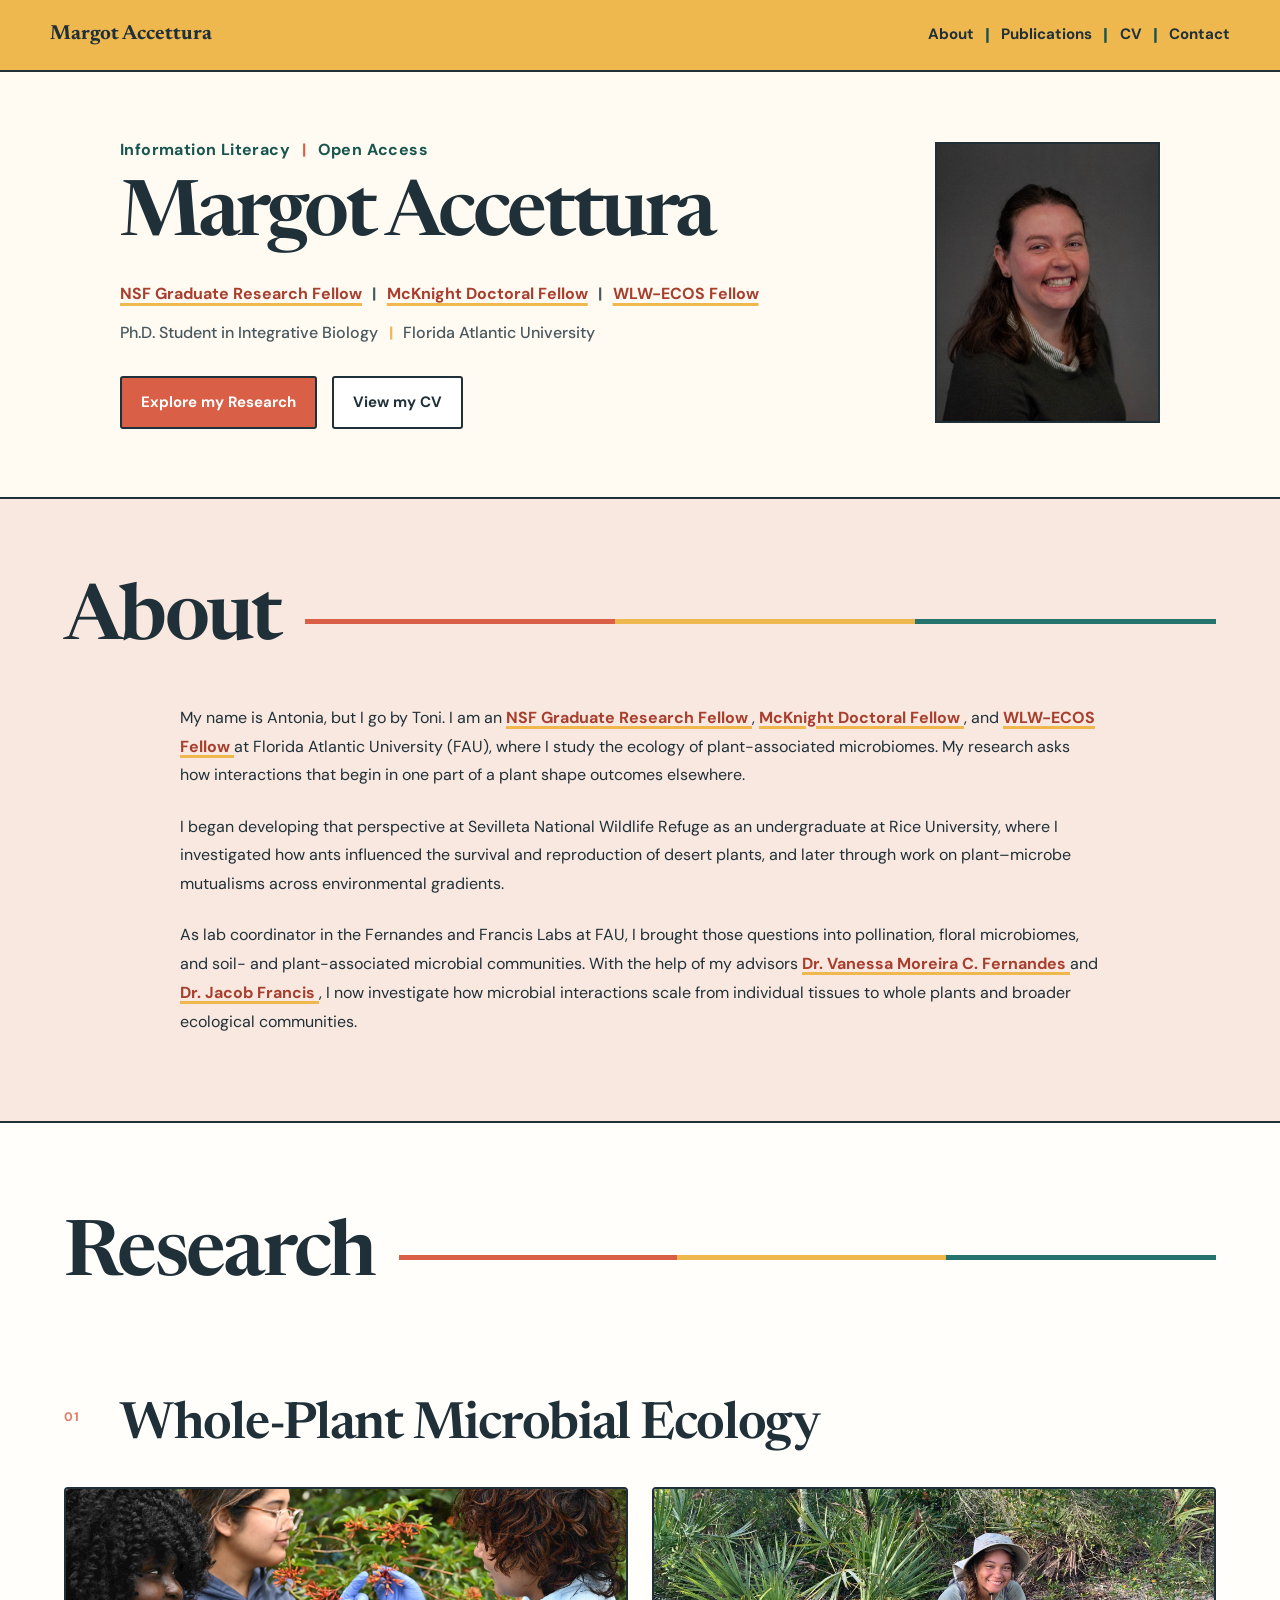
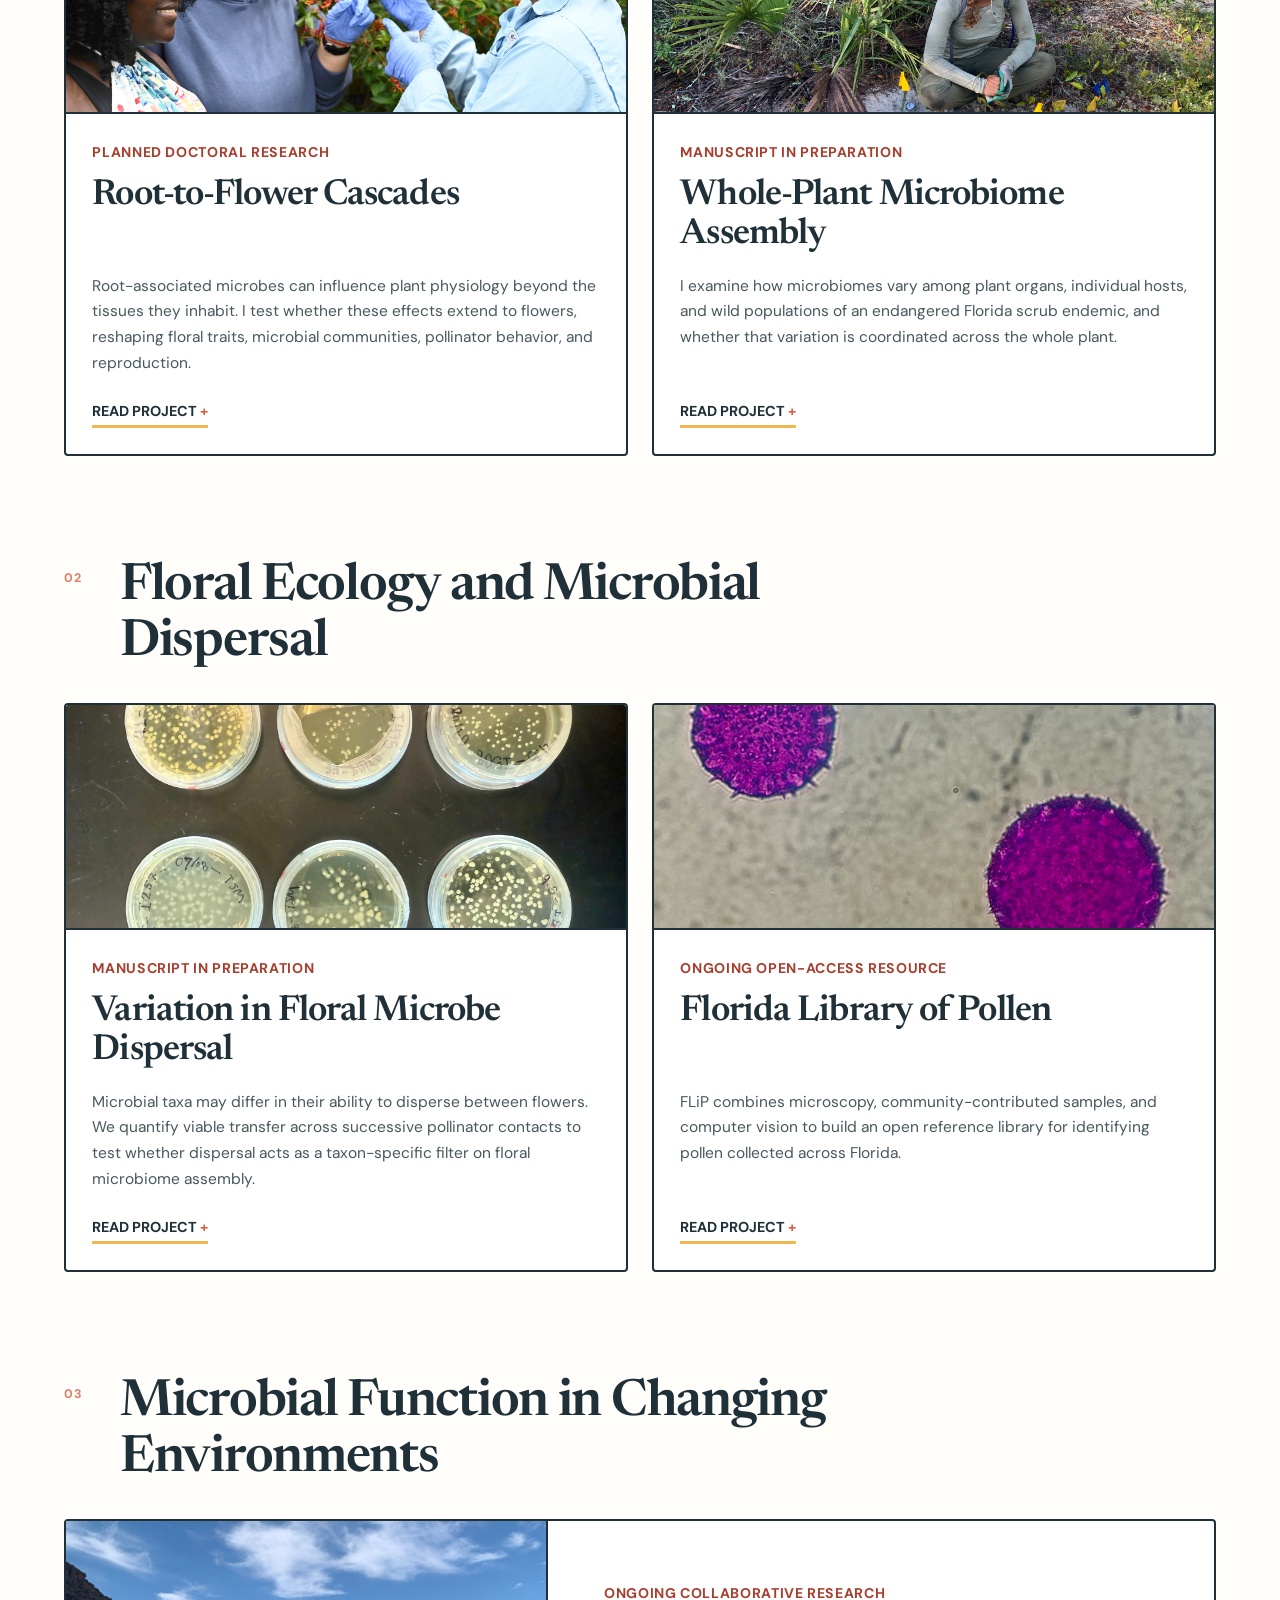
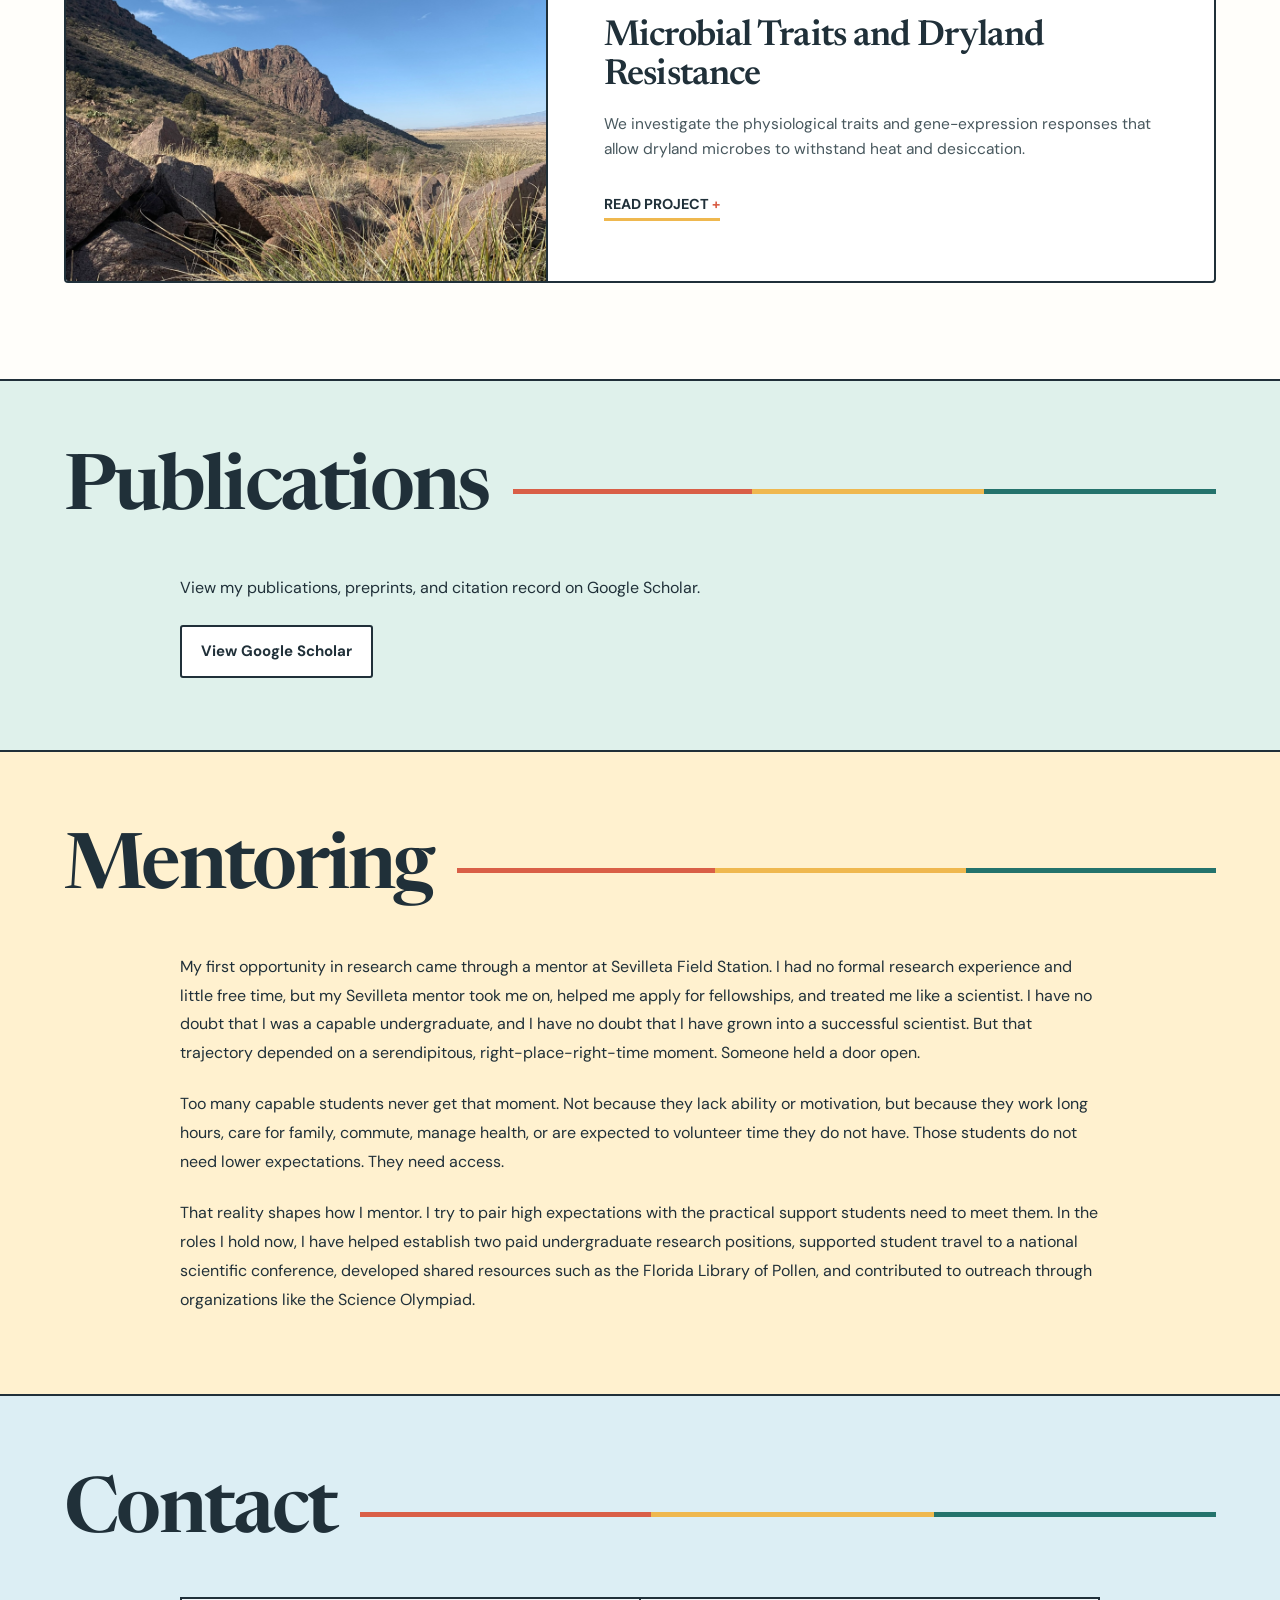
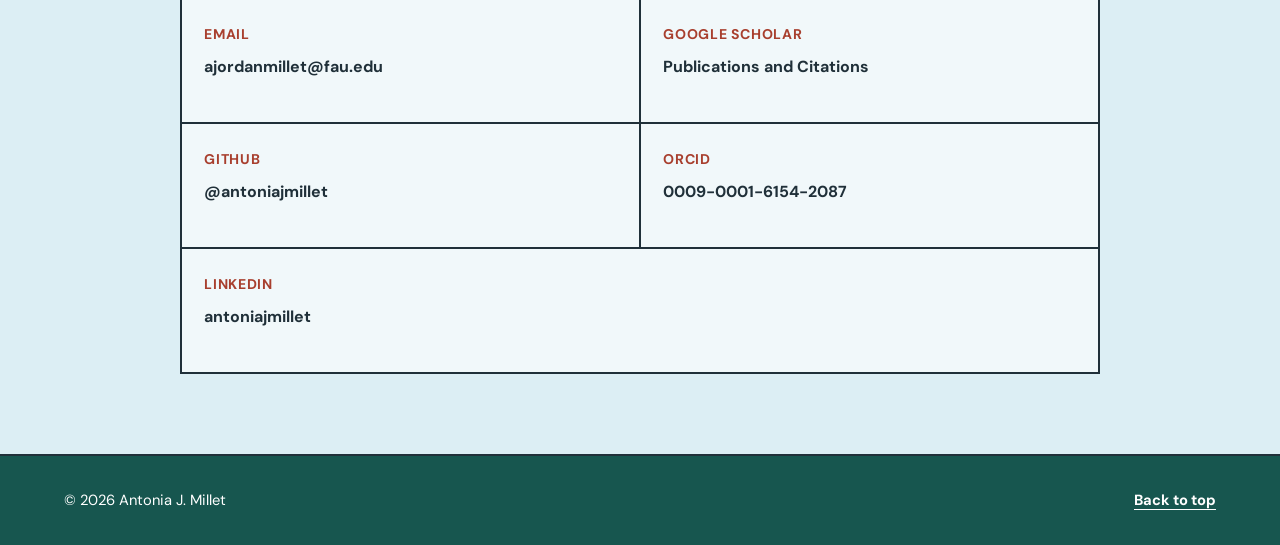
==== commit c3ebd515: "Update index.html changing title and CV link" ====
--- a/index.html
+++ b/index.html
@@ -100,11 +100,11 @@
   <main>
     <section id="home" class="hero">
       <div class="hero-copy">
-        <h1>Antonia J. Millet</h1>
+        <h1>Margot Accettura</h1>
 
         <p class="hero-fields">
           <span class="hero-field">
-            Plant–Microbe Interactions
+            Information Literacy
           </span>
 
           <span
@@ -115,7 +115,7 @@
           </span>
 
           <span class="hero-field">
-            Pollination Ecology
+            Open Access
           </span>
         </p>
 
@@ -180,7 +180,7 @@
       <div class="hero-image-frame">
         <img
           src="assets/images/about.jpeg"
-          alt="Antonia J. Millet"
+          alt="Margot Accettura"
         >
       </div>
 
@@ -194,7 +194,7 @@
 
         <a
           class="button button-secondary"
-          href="assets/documents/ajm_cv.pdf"
+          href="assets/documents/Accettura_CV.pdf"
           target="_blank"
           rel="noopener noreferrer"
         >
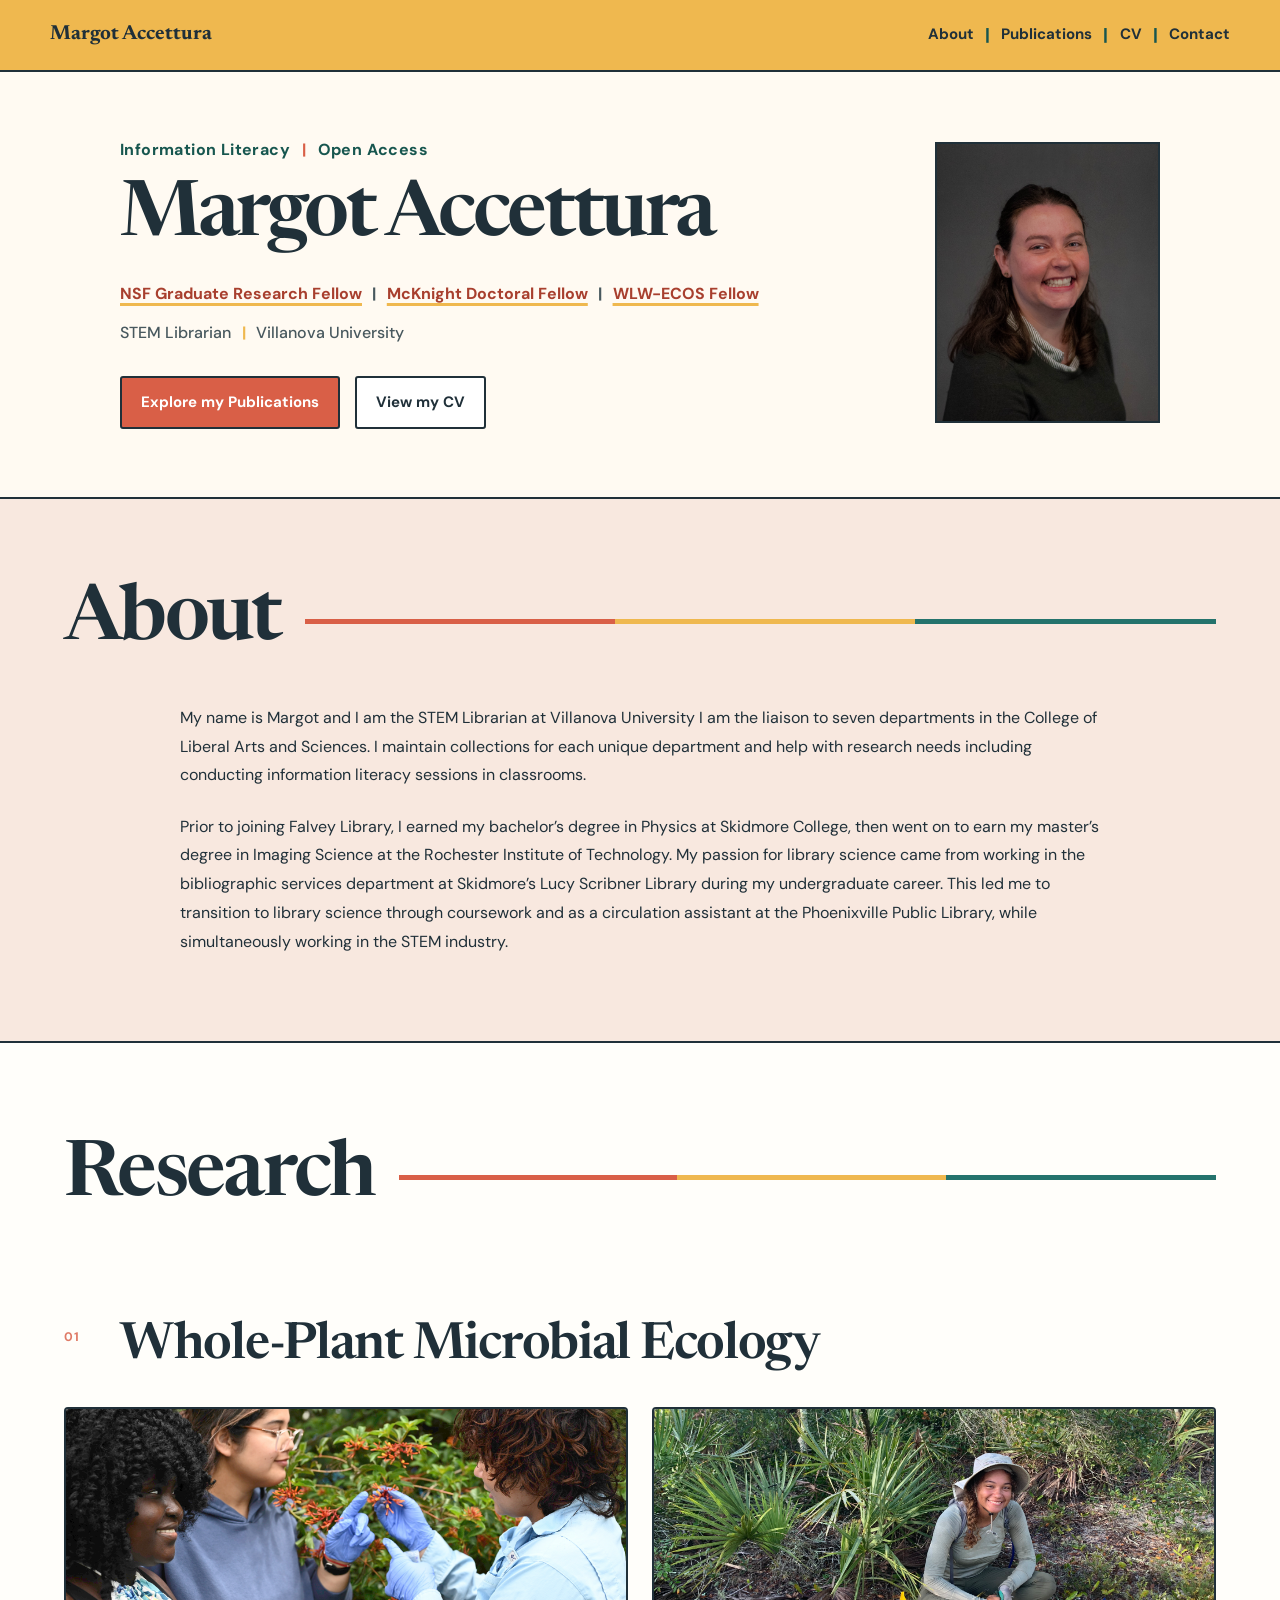
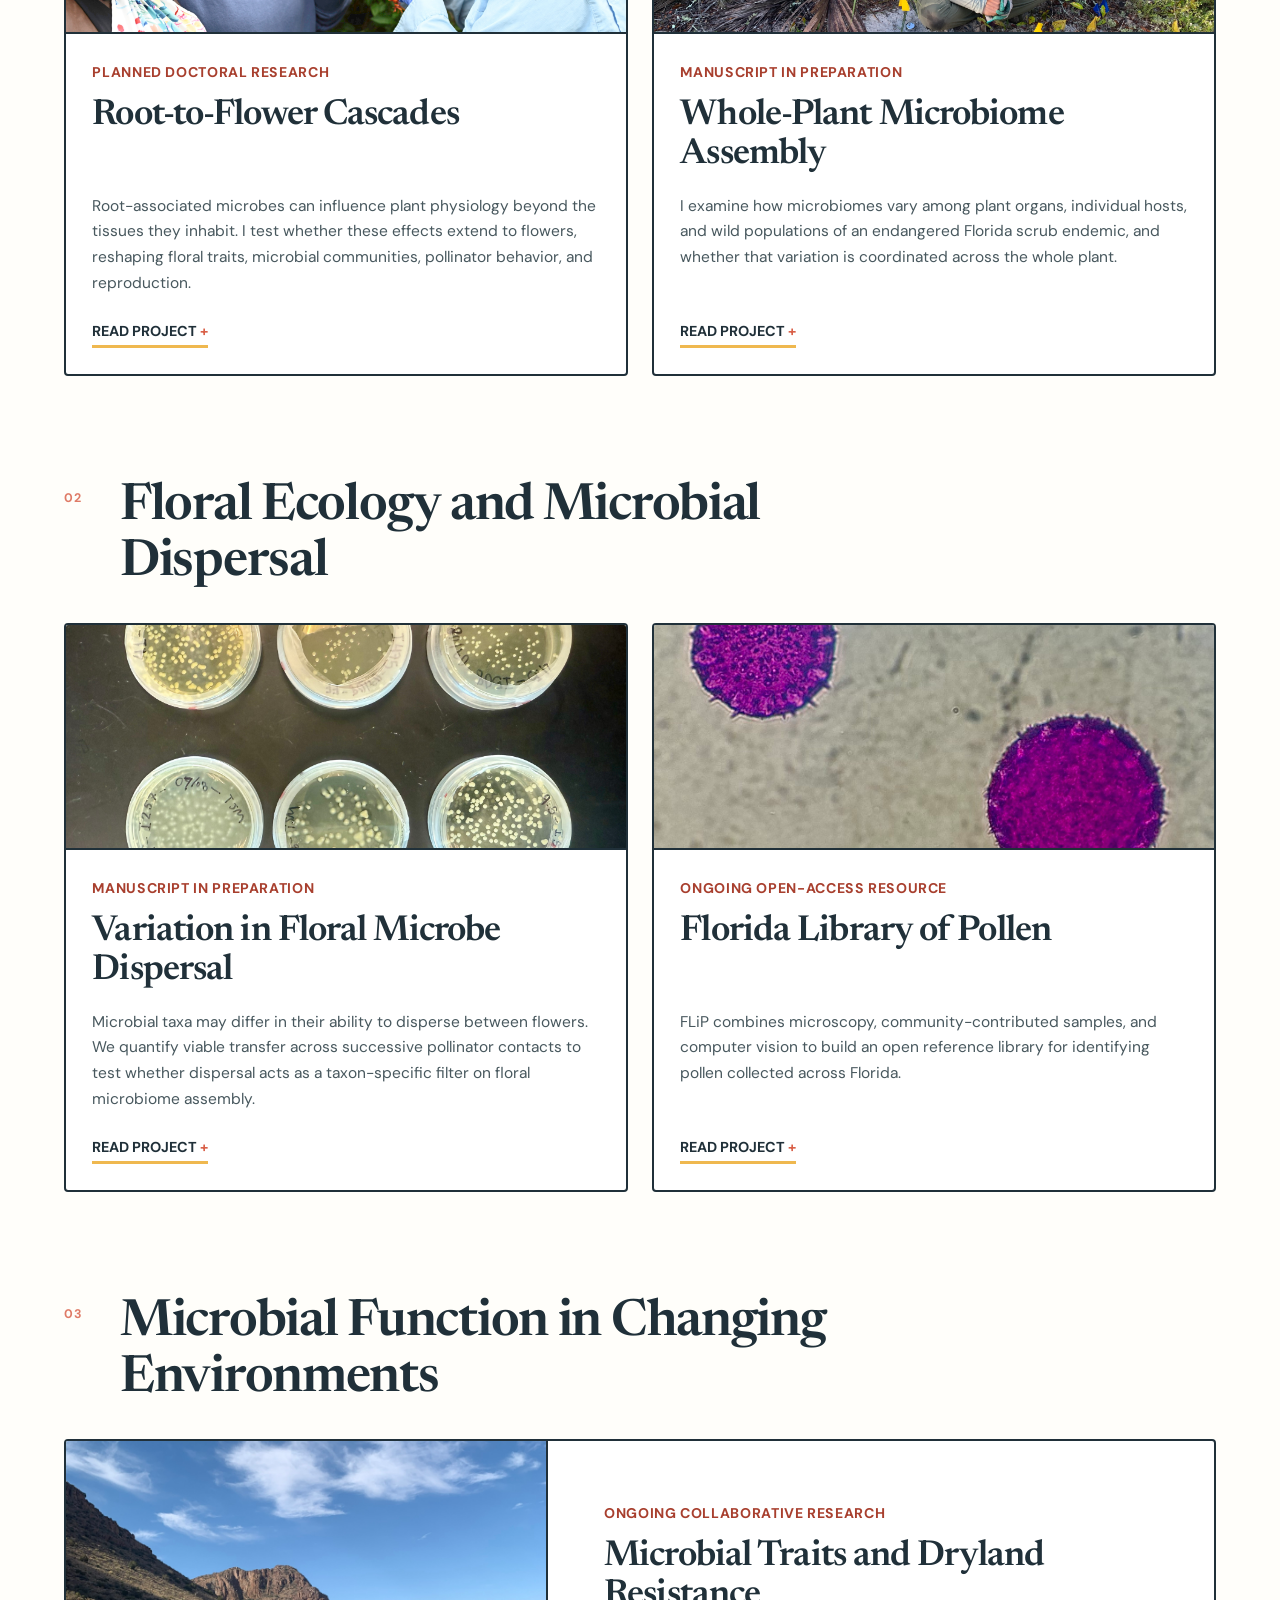
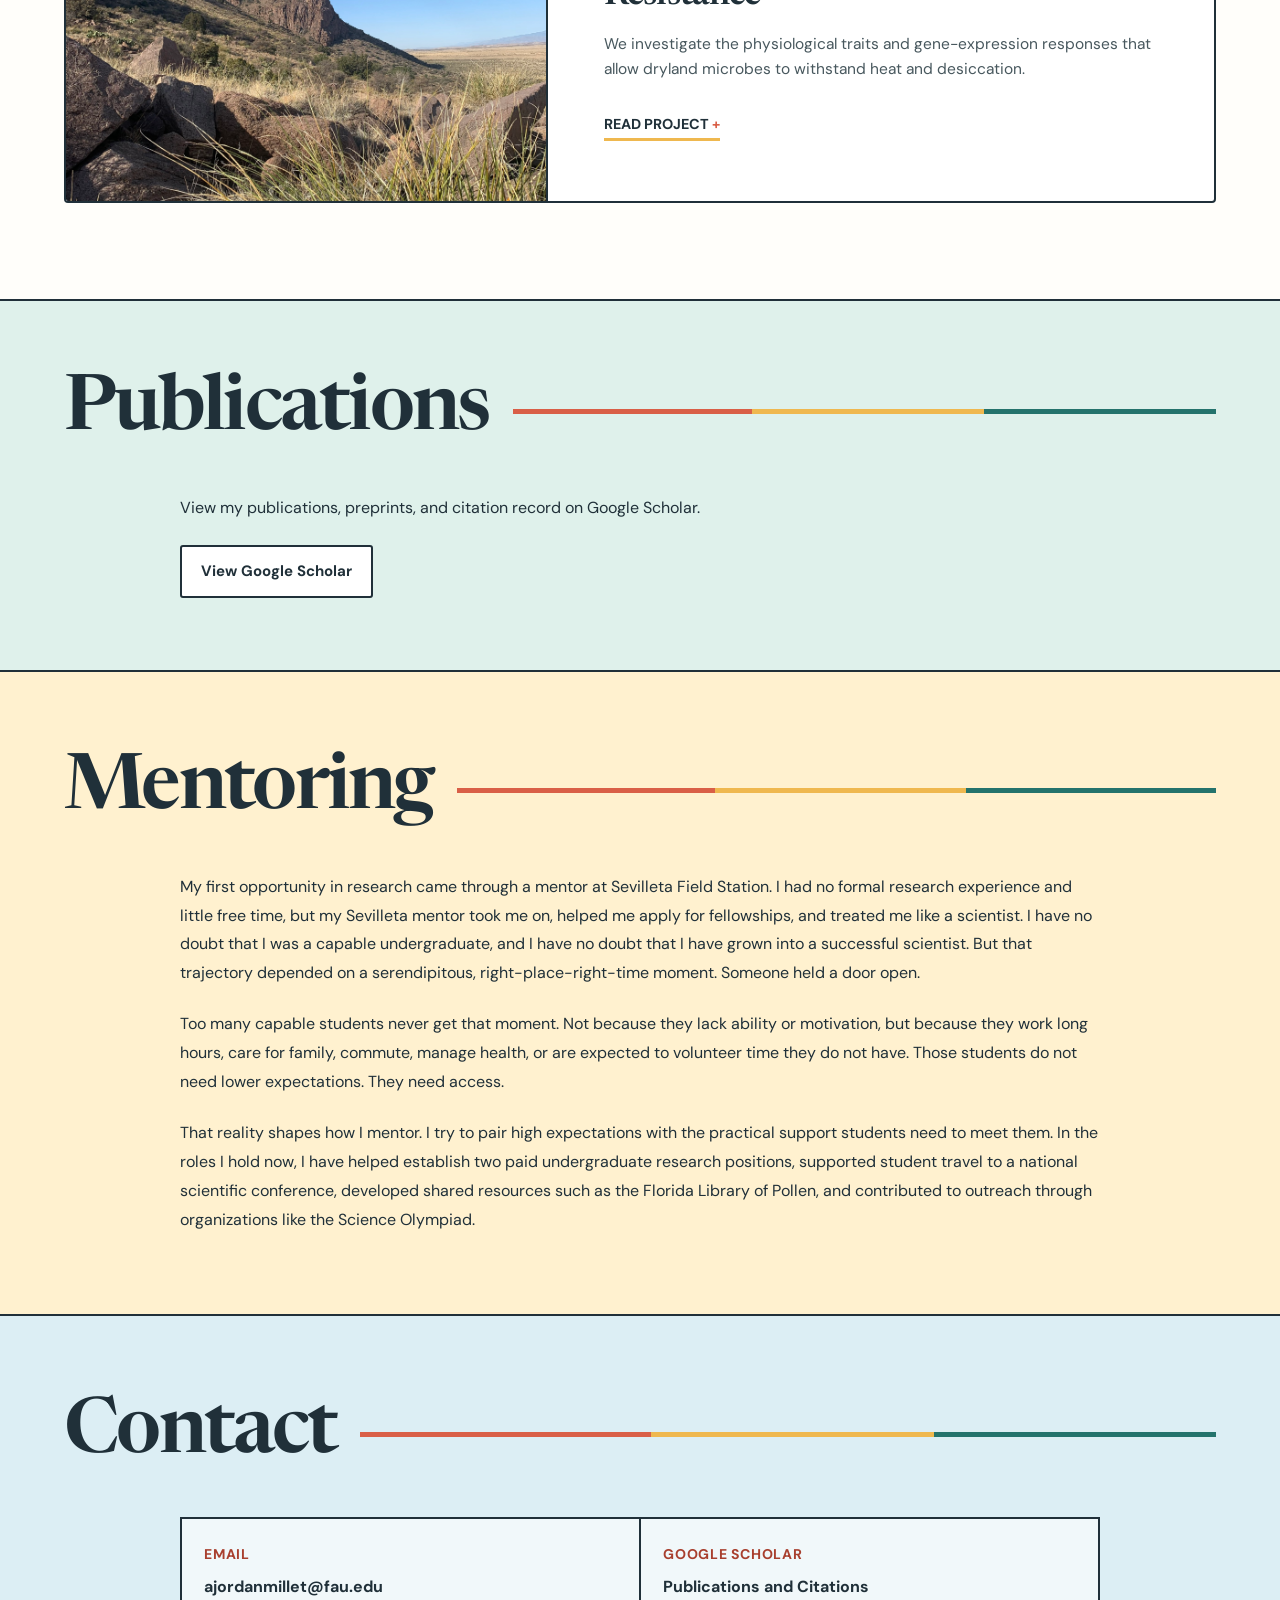
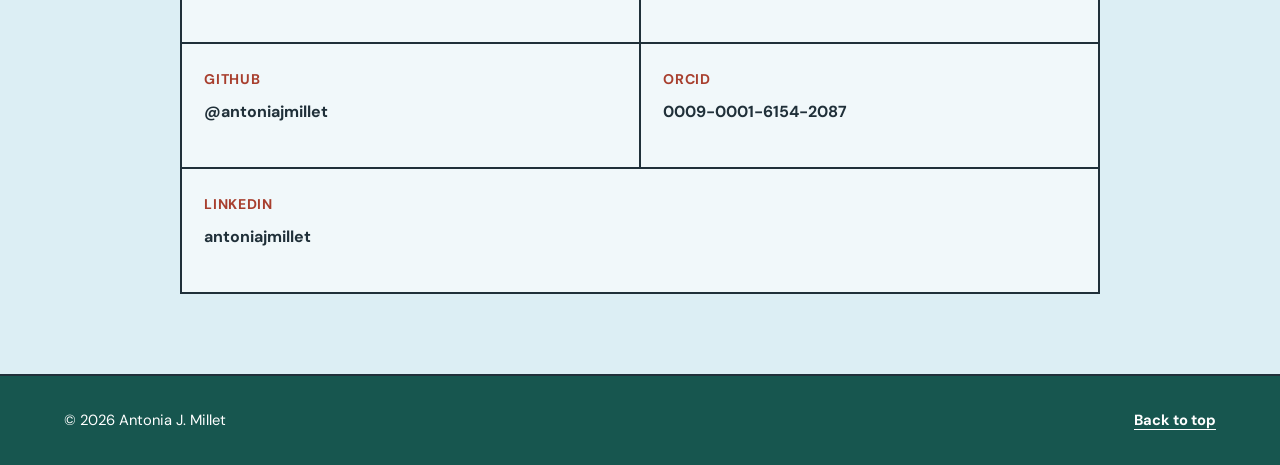
==== commit 0fe80911: "Update index.html Change About bio" ====
--- a/index.html
+++ b/index.html
@@ -84,7 +84,7 @@
         <span class="nav-separator" aria-hidden="true">|</span>
 
         <a
-          href="assets/documents/ajm_cv.pdf"
+          href="assets/documents/Accettura_CV.pdf"
           target="_blank"
           rel="noopener noreferrer"
         >
@@ -161,7 +161,7 @@
 
         <p class="hero-position">
           <span class="position-item">
-            Ph.D. Student in Integrative Biology
+            STEM Librarian
           </span>
 
           <span
@@ -172,7 +172,7 @@
           </span>
 
           <span class="position-item">
-            Florida Atlantic University
+            Villanova University
           </span>
         </p>
       </div>
@@ -187,9 +187,9 @@
       <div class="hero-links">
         <a
           class="button button-primary"
-          href="#research"
+          href="#publications"
         >
-          Explore my Research
+          Explore my Publications
         </a>
 
         <a
@@ -211,71 +211,20 @@
 
         <div class="prose">
           <p>
-            My name is Antonia, but I go by Toni. I am an
-            <a
-              class="inline-link"
-              href="https://www.nsf.gov/funding/opportunities/grfp-nsf-graduate-research-fellowship-program"
-              target="_blank"
-              rel="noopener noreferrer"
-            >
-              NSF Graduate Research Fellow
-            </a>,
-            <a
-              class="inline-link"
-              href="https://www.fefonline.org/mdf.html"
-              target="_blank"
-              rel="noopener noreferrer"
-            >
-              McKnight Doctoral Fellow
-            </a>,
-            and
-            <a
-              class="inline-link"
-              href="https://www.fau.edu/ecos/wlw/research-fellowships/"
-              target="_blank"
-              rel="noopener noreferrer"
-            >
-              WLW-ECOS Fellow
-            </a>
-            at Florida Atlantic University (FAU), where I study the ecology
-            of plant-associated microbiomes. My research asks how
-            interactions that begin in one part of a plant shape outcomes
-            elsewhere.
+            My name is Margot and I am the STEM Librarian at Villanova University I am the liaison
+            to seven departments in the College of Liberal Arts and Sciences. 
+            I maintain collections for each unique department and help with research needs
+            including conducting information literacy sessions in classrooms.
           </p>
 
           <p>
-            I began developing that perspective at Sevilleta National
-            Wildlife Refuge as an undergraduate at Rice University, where I
-            investigated how ants influenced the survival and reproduction
-            of desert plants, and later through work on plant–microbe
-            mutualisms across environmental gradients.
-          </p>
-
-          <p>
-            As lab coordinator in the Fernandes and Francis Labs at FAU, I
-            brought those questions into pollination, floral microbiomes, and
-            soil- and plant-associated microbial communities. With the help
-            of my advisors
-            <a
-              class="inline-link"
-              href="https://moreirafernandeslab.weebly.com/"
-              target="_blank"
-              rel="noopener noreferrer"
-            >
-              Dr. Vanessa Moreira C. Fernandes
-            </a>
-            and
-            <a
-              class="inline-link"
-              href="https://jacobsfrancis.com/"
-              target="_blank"
-              rel="noopener noreferrer"
-            >
-              Dr. Jacob Francis
-            </a>,
-            I now investigate how microbial interactions scale from
-            individual tissues to whole plants and broader ecological
-            communities.
+            Prior to joining Falvey Library, I earned my bachelor’s degree in Physics at Skidmore College,
+            then went on to earn my master’s degree in Imaging Science at the Rochester Institute of Technology.
+            My passion for library science came from working in the bibliographic services department at
+            Skidmore’s Lucy Scribner Library during my undergraduate career.
+            This led me to transition to library science through coursework and as a circulation assistant
+            at the Phoenixville Public Library, while simultaneously working in the STEM industry.
+
           </p>
         </div>
       </div>
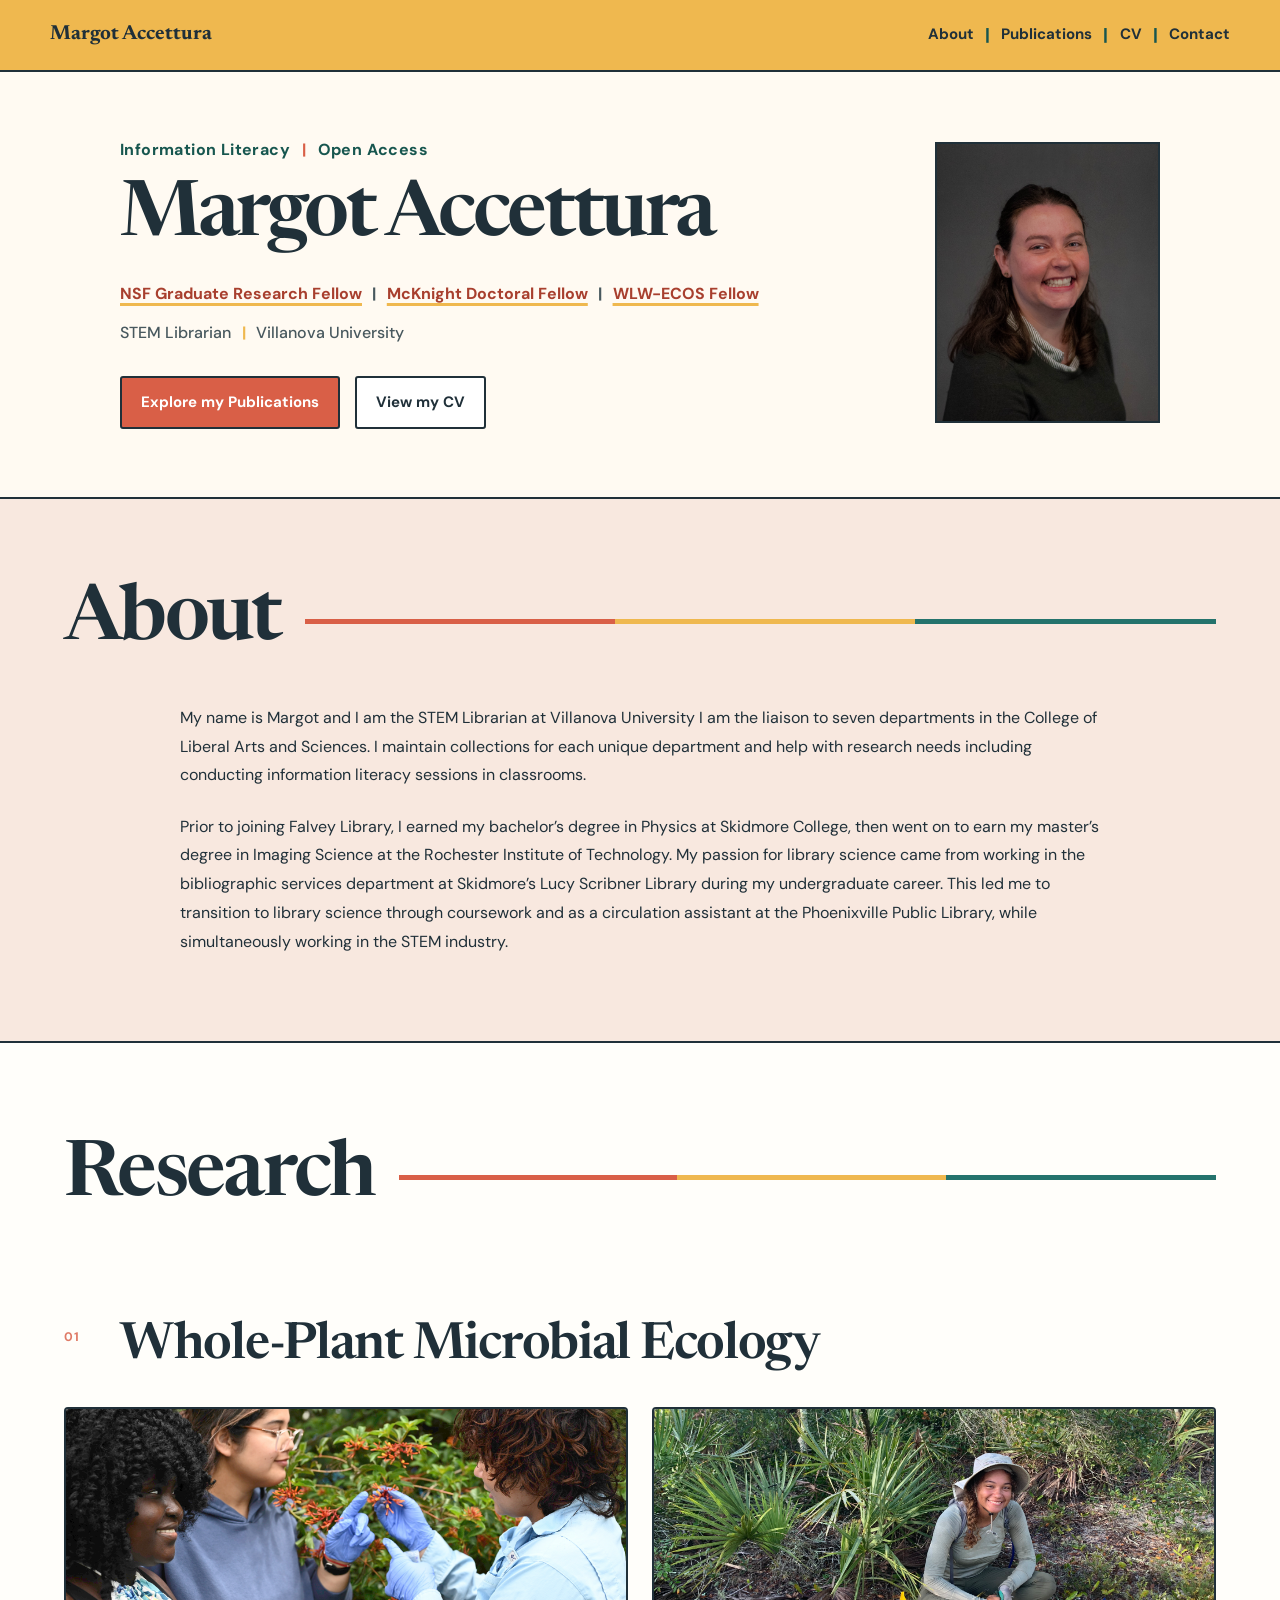
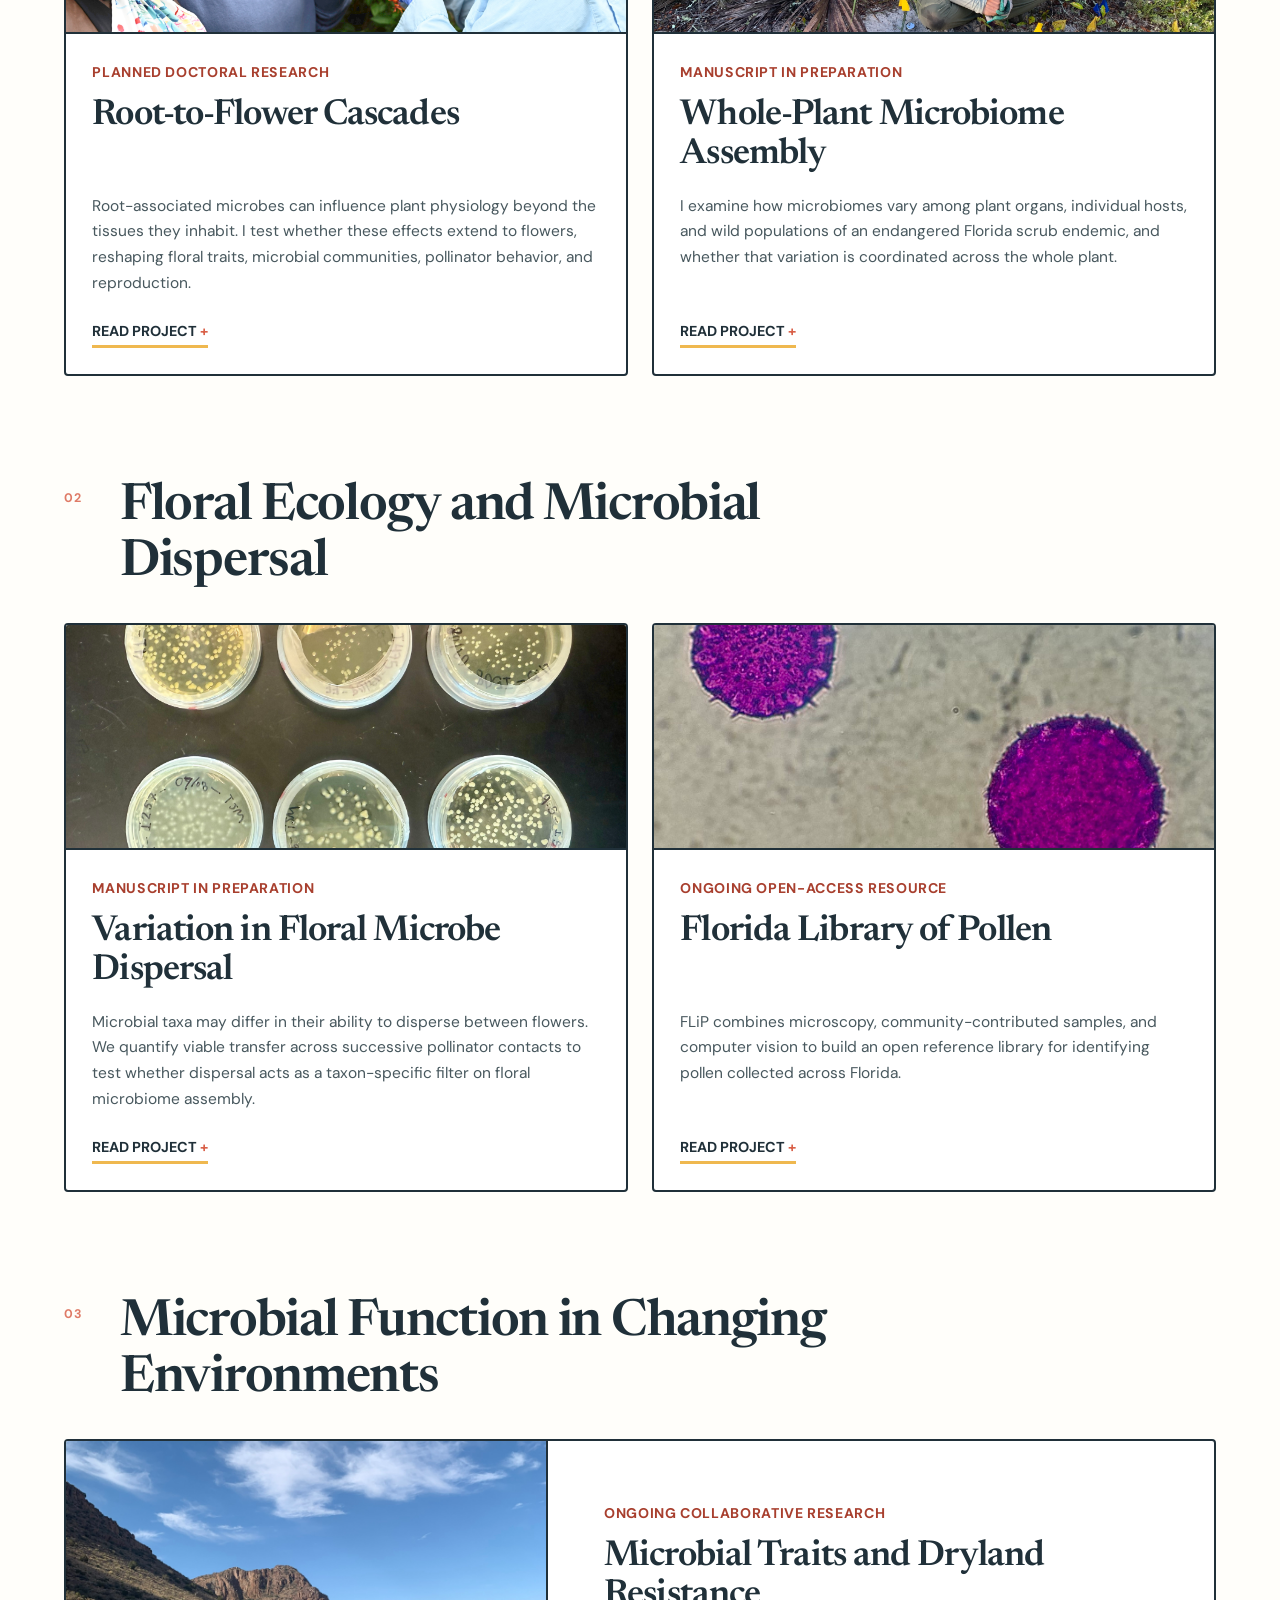
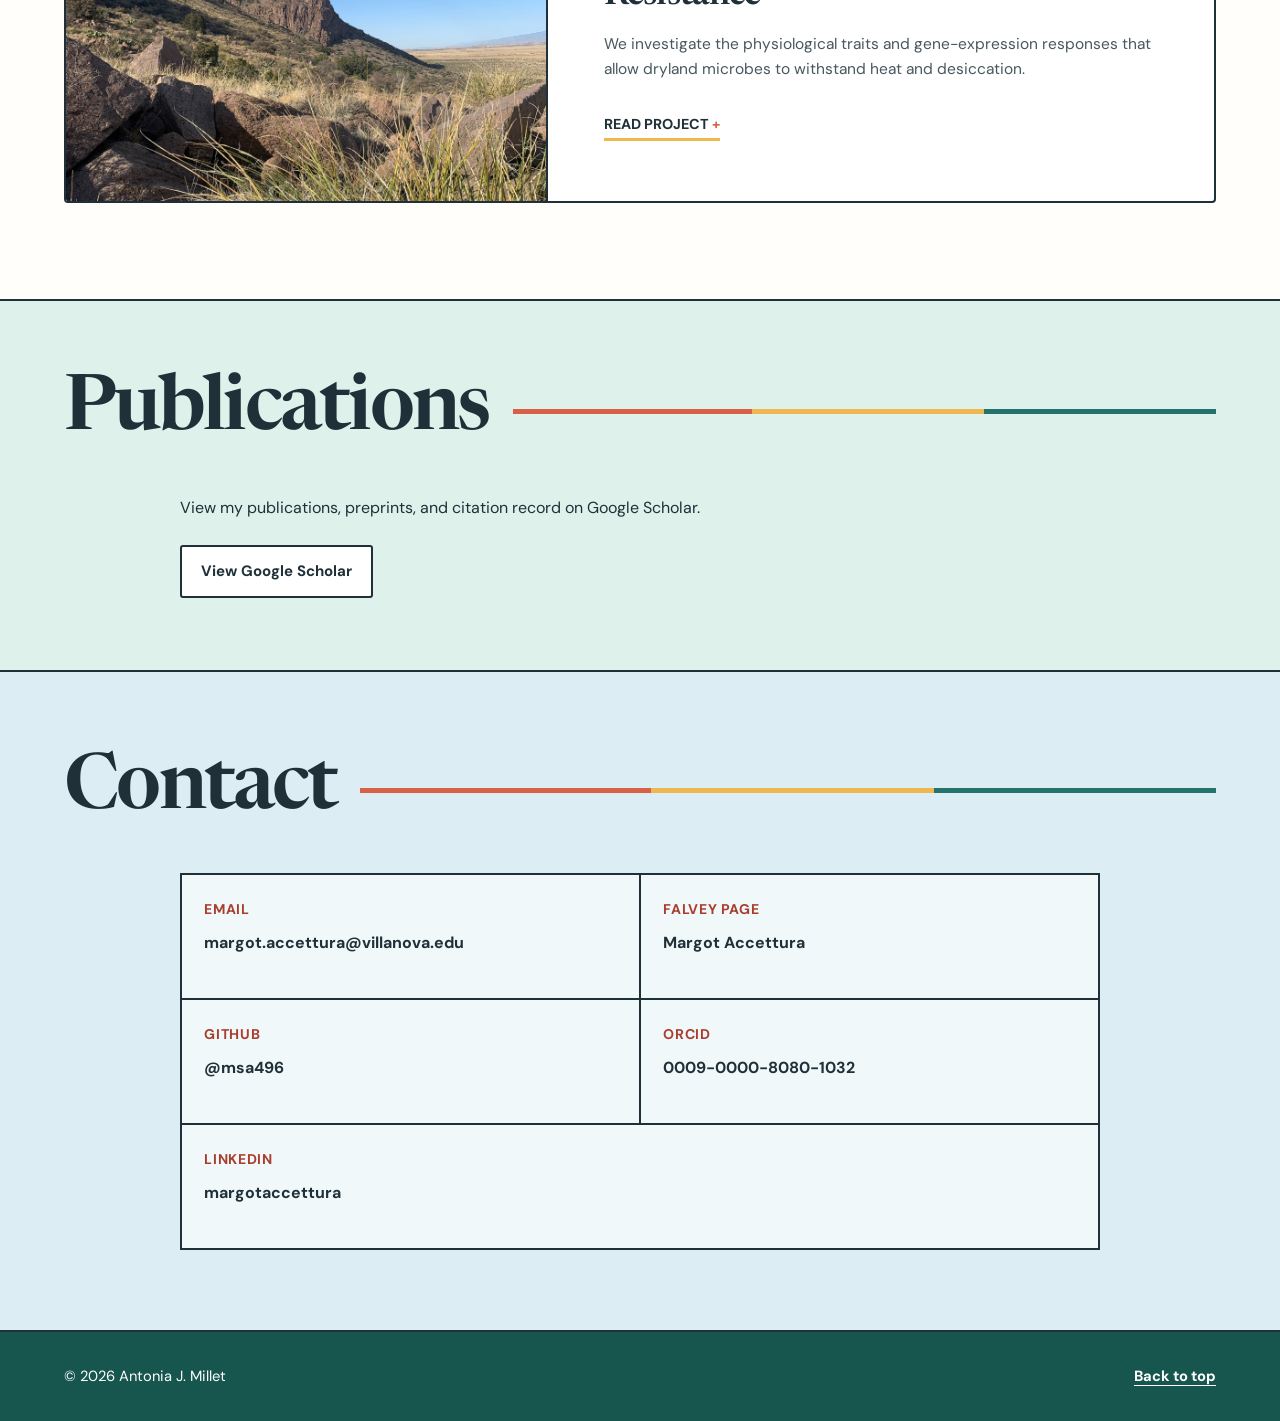
==== commit b6e45ca9: "Update index.html Change contact links and remove mentoring section" ====
--- a/index.html
+++ b/index.html
@@ -629,44 +629,6 @@
       </div>
     </section>
 
-    <section id="mentoring" class="section-band mentoring-band">
-      <div class="content-section">
-        <div class="section-title">
-          <h2>Mentoring</h2>
-        </div>
-
-        <div class="prose">
-          <p>
-            My first opportunity in research came through a mentor at
-            Sevilleta Field Station. I had no formal research experience and
-            little free time, but my Sevilleta mentor took me on, helped me
-            apply for fellowships, and treated me like a scientist. I have no
-            doubt that I was a capable undergraduate, and I have no doubt
-            that I have grown into a successful scientist. But that
-            trajectory depended on a serendipitous, right-place-right-time
-            moment. Someone held a door open.
-          </p>
-
-          <p>
-            Too many capable students never get that moment. Not because they
-            lack ability or motivation, but because they work long hours,
-            care for family, commute, manage health, or are expected to
-            volunteer time they do not have. Those students do not need lower
-            expectations. They need access.
-          </p>
-
-          <p>
-            That reality shapes how I mentor. I try to pair high expectations with the
-            practical support students need to meet them. In the roles I hold now, I
-            have helped establish two paid undergraduate research positions, supported
-            student travel to a national scientific conference, developed shared
-            resources such as the Florida Library of Pollen, and contributed to
-            outreach through organizations like the Science Olympiad.
-          </p>
-        </div>
-      </div>
-    </section>
-
     <section id="contact" class="section-band contact-band">
       <div class="content-section">
         <div class="section-title">
@@ -674,45 +636,45 @@
         </div>
 
         <div class="contact-list">
-          <a href="mailto:ajordanmillet@fau.edu">
+          <a href="mailto:margot.accettura@villanova.edu">
             <span>Email</span>
-            <strong>ajordanmillet@fau.edu</strong>
-          </a>
-
-          <a
-            href="https://scholar.google.com/citations?user=BWyu6AQAAAAJ&hl=en"
-            target="_blank"
-            rel="noopener noreferrer"
-          >
-            <span>Google Scholar</span>
-            <strong>Publications and Citations</strong>
-          </a>
-
-          <a
-            href="https://github.com/antoniajmillet"
+            <strong>margot.accettura@villanova.edu</strong>
+          </a>
+
+          <a
+            href="https://library.villanova.edu/about-falvey/contact-us/staff/Margot-Accettura"
+            target="_blank"
+            rel="noopener noreferrer"
+          >
+            <span>Falvey Page</span>
+            <strong>Margot Accettura</strong>
+          </a>
+
+          <a
+            href="https://github.com/msa496/"
             target="_blank"
             rel="noopener noreferrer"
           >
             <span>GitHub</span>
-            <strong>@antoniajmillet</strong>
-          </a>
-
-          <a
-            href="https://orcid.org/0009-0001-6154-2087"
+            <strong>@msa496</strong>
+          </a>
+
+          <a
+            href="https://orcid.org/0009-0000-8080-1032"
             target="_blank"
             rel="noopener noreferrer"
           >
             <span>ORCID</span>
-            <strong>0009-0001-6154-2087</strong>
-          </a>
-
-          <a
-            href="https://www.linkedin.com/in/antoniajmillet/"
+            <strong>0009-0000-8080-1032</strong>
+          </a>
+
+          <a
+            href="https://www.linkedin.com/in/margot-accettura-b85469110/"
             target="_blank"
             rel="noopener noreferrer"
           >
             <span>LinkedIn</span>
-            <strong>antoniajmillet</strong>
+            <strong>margotaccettura</strong>
           </a>
         </div>
       </div>
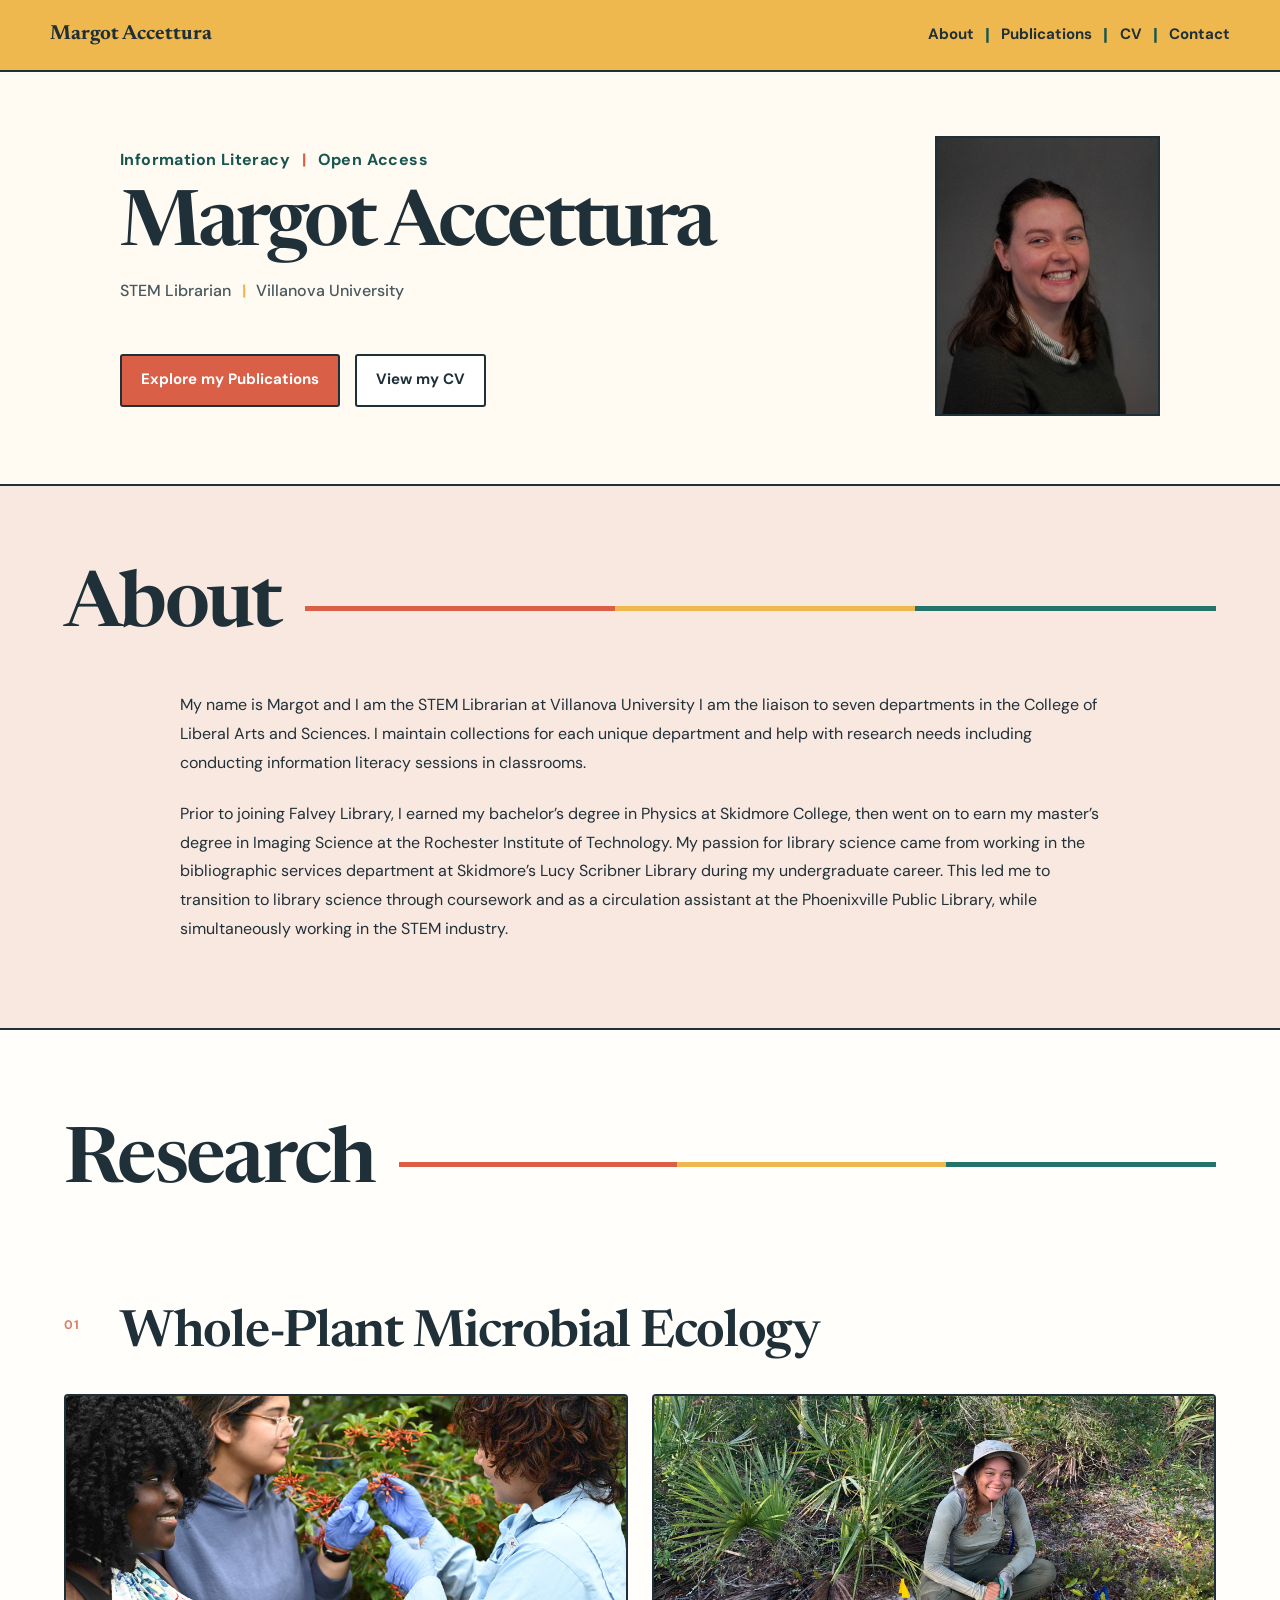
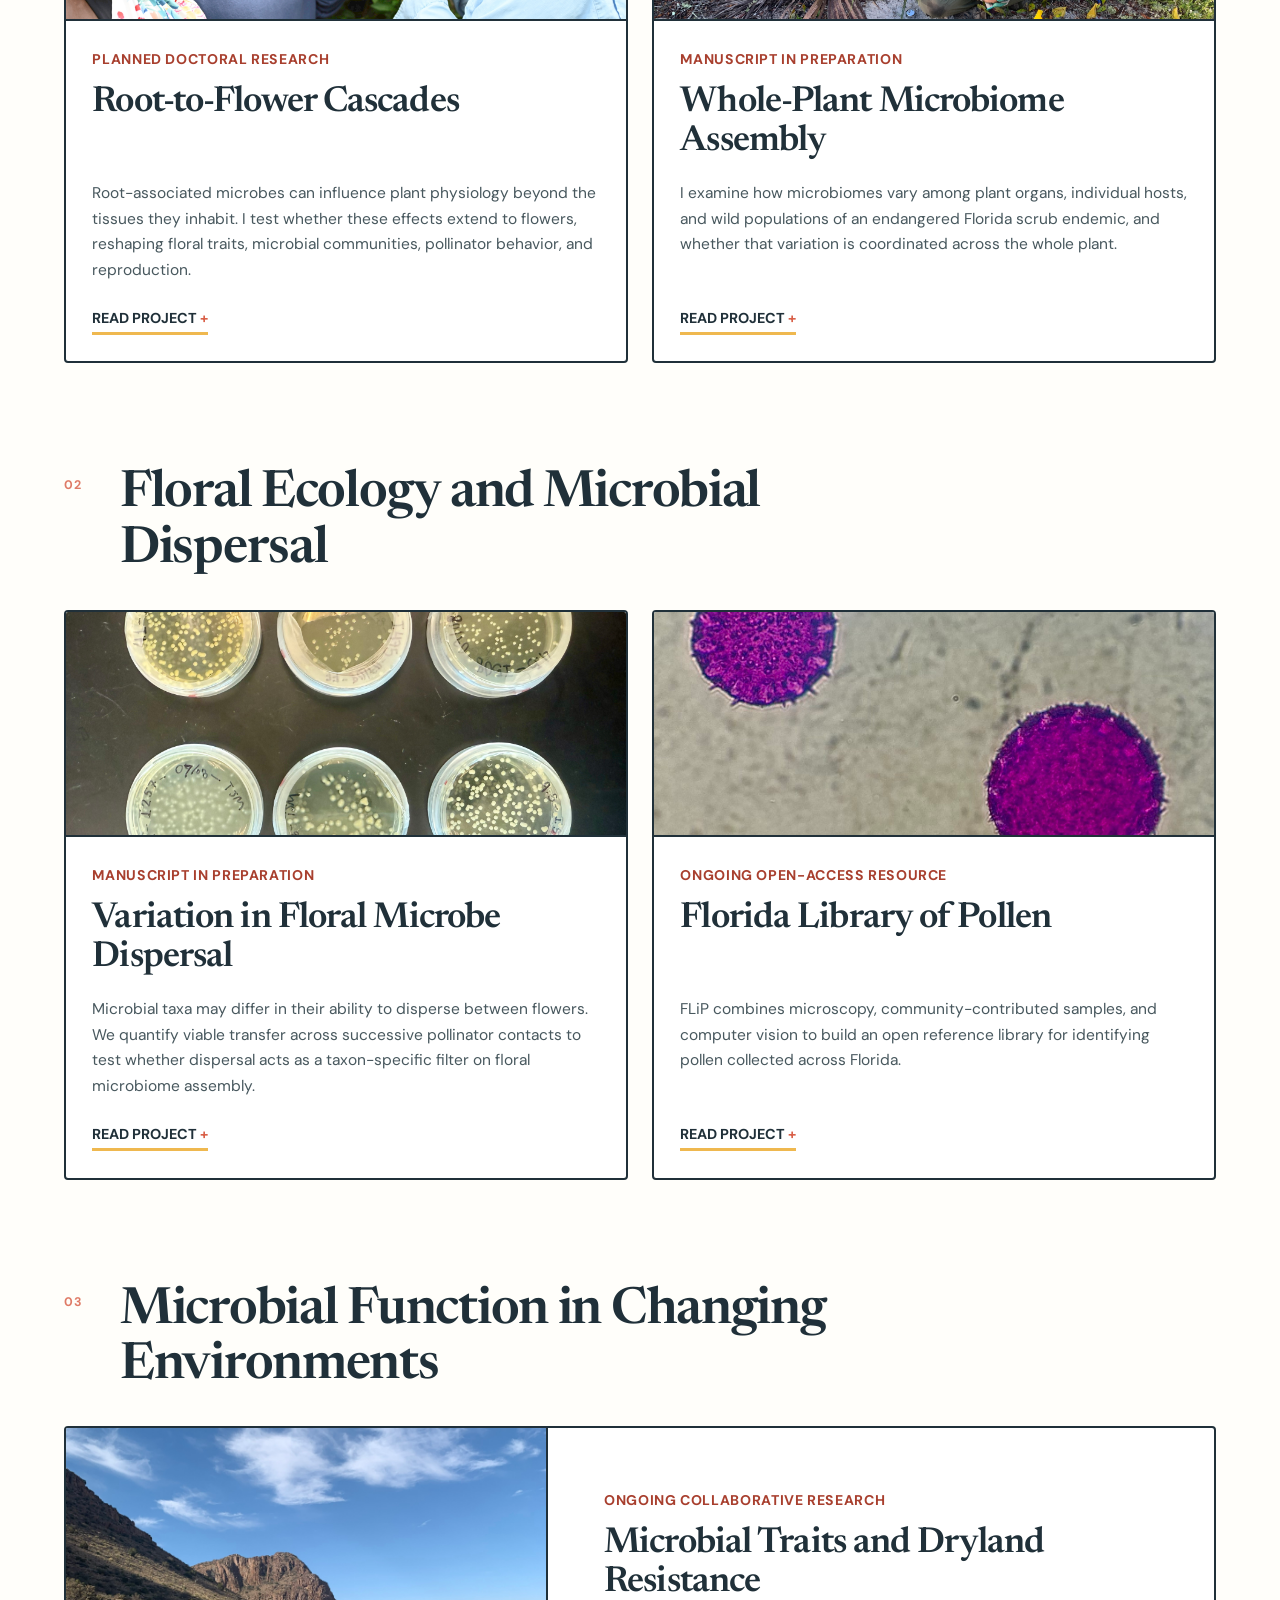
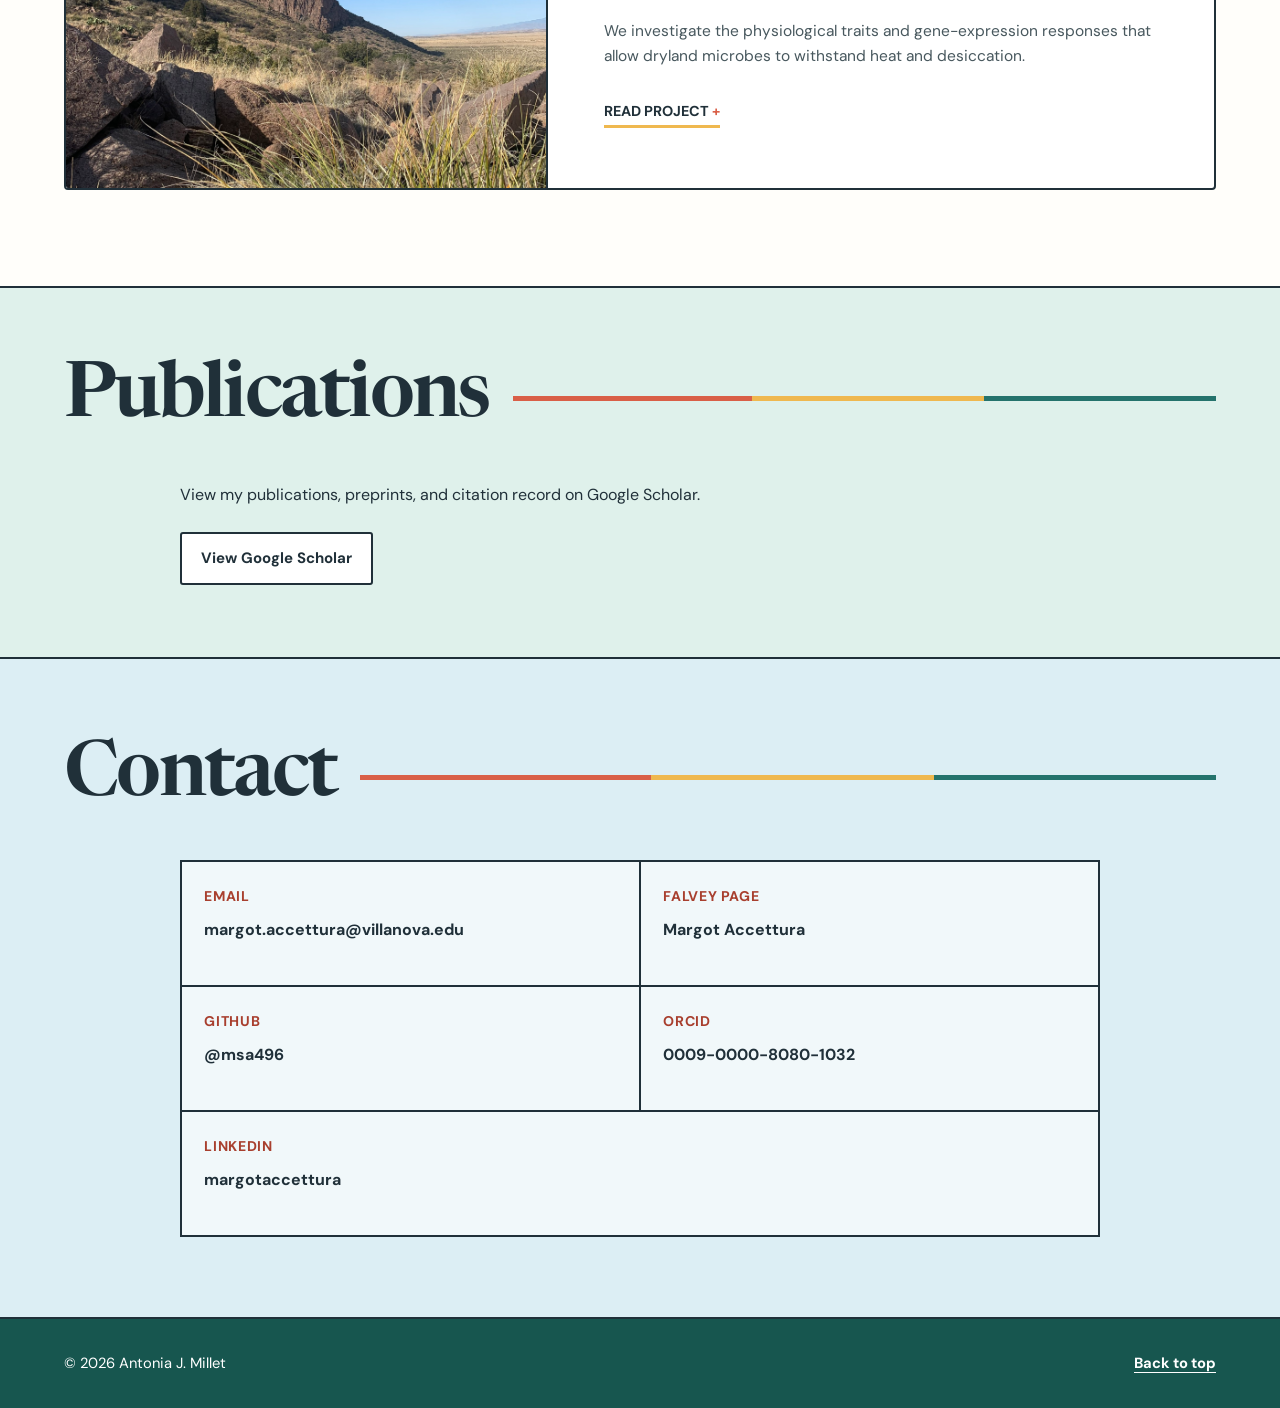
==== commit 0fc5d459: "Update index.html remove line about fellowships in title" ====
--- a/index.html
+++ b/index.html
@@ -119,46 +119,6 @@
           </span>
         </p>
 
-        <div class="fellowship-line">
-          <a
-            href="https://www.nsf.gov/funding/opportunities/grfp-nsf-graduate-research-fellowship-program"
-            target="_blank"
-            rel="noopener noreferrer"
-          >
-            NSF Graduate Research Fellow
-          </a>
-
-          <span
-            class="hero-divider"
-            aria-hidden="true"
-          >
-            |
-          </span>
-
-          <a
-            href="https://www.fefonline.org/mdf.html"
-            target="_blank"
-            rel="noopener noreferrer"
-          >
-            McKnight Doctoral Fellow
-          </a>
-
-          <span
-            class="hero-divider"
-            aria-hidden="true"
-          >
-            |
-          </span>
-
-          <a
-            href="https://www.fau.edu/ecos/wlw/research-fellowships/"
-            target="_blank"
-            rel="noopener noreferrer"
-          >
-            WLW-ECOS Fellow
-          </a>
-        </div>
-
         <p class="hero-position">
           <span class="position-item">
             STEM Librarian
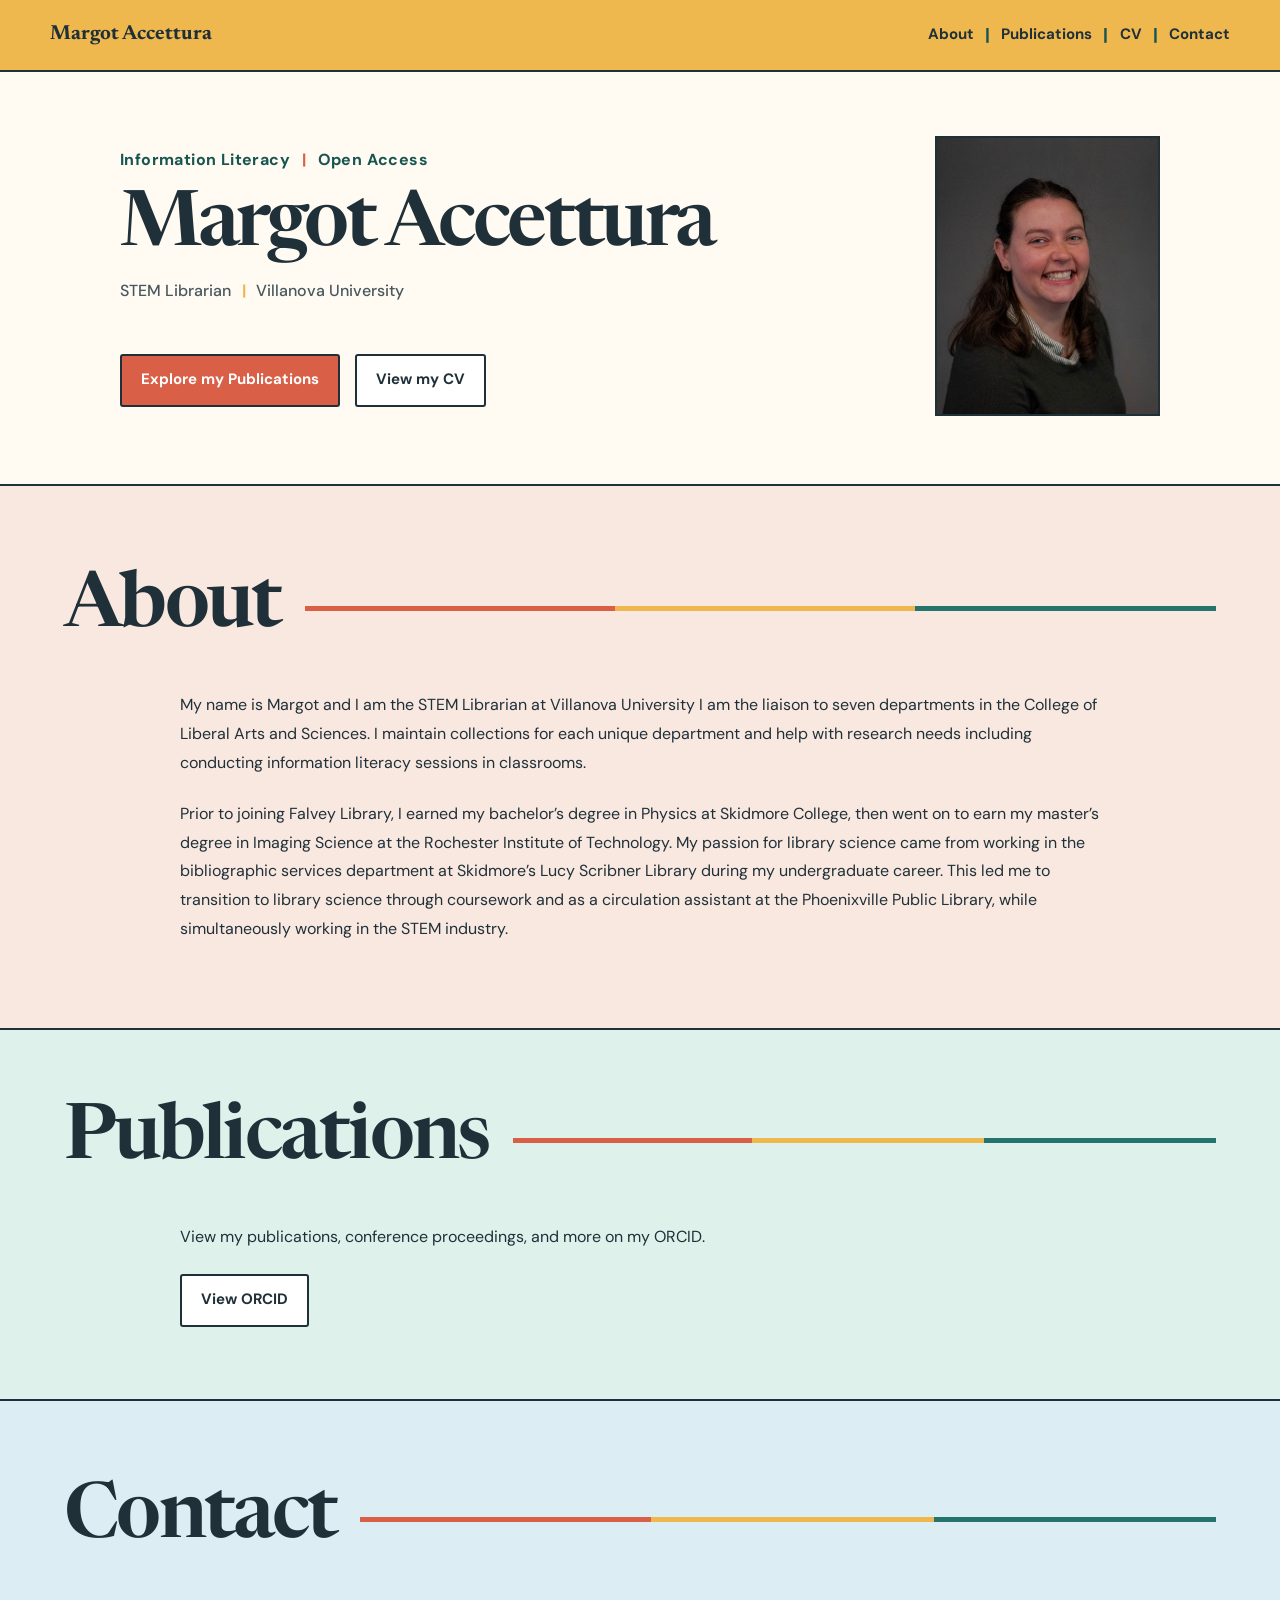
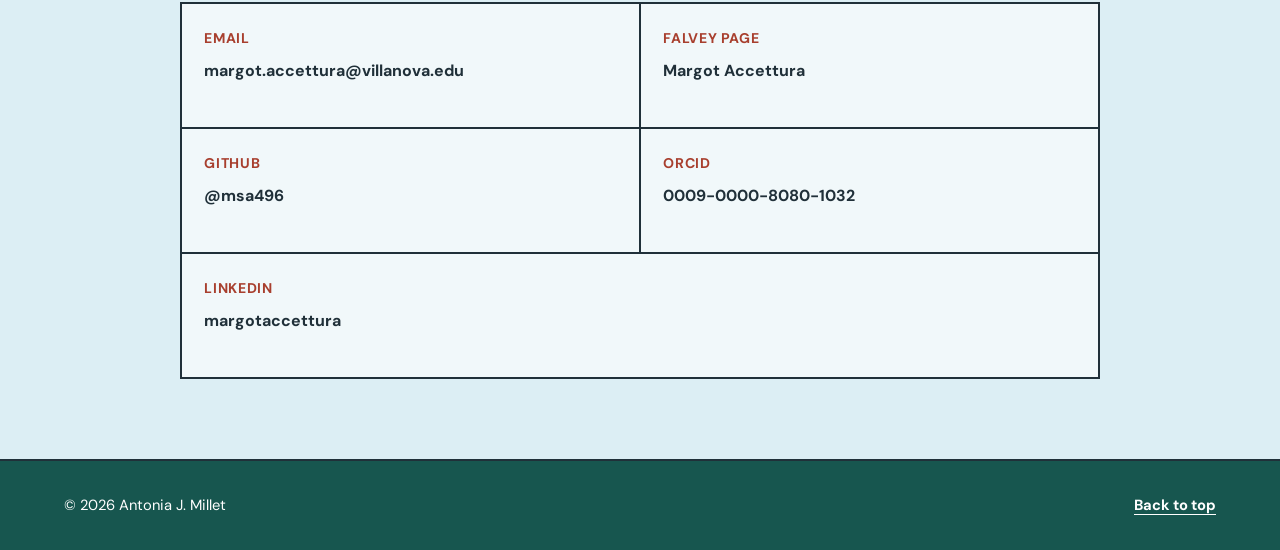
==== commit 8ff354d9: "Update index.html remove research section and add in orcid link to publications" ====
--- a/index.html
+++ b/index.html
@@ -190,381 +190,6 @@
       </div>
     </section>
 
-    <section id="research" class="section-band research-band">
-      <div class="content-section">
-        <div class="section-title">
-          <h2>Research</h2>
-        </div>
-
-        <div class="research-area">
-          <div class="research-area-title">
-            <span>01</span>
-            <h3>Whole-Plant Microbial Ecology</h3>
-          </div>
-
-          <div class="project-grid">
-            <details class="project-card">
-              <summary>
-                <div class="project-image">
-                  <img
-                    src="assets/images/root-to-flower.jpeg"
-                    alt="Firebush flowers used in root-to-flower microbiome research"
-                    loading="lazy"
-                  >
-                </div>
-
-                <div class="project-introduction">
-                  <p class="project-status">
-                    Planned doctoral research
-                  </p>
-
-                  <h4>Root-to-Flower Cascades</h4>
-
-                  <p class="project-preview">
-                    Root-associated microbes can influence plant physiology
-                    beyond the tissues they inhabit. I test whether these
-                    effects extend to flowers, reshaping floral traits,
-                    microbial communities, pollinator behavior, and
-                    reproduction.
-                  </p>
-
-                  <span class="project-action">
-                    Read project
-                  </span>
-                </div>
-              </summary>
-
-              <div class="project-details prose">
-                <p>
-                  Distinct microbial communities in plant roots, leaves, and
-                  flowers perform important functions, ranging from
-                  mycorrhizal fungi that enhance nutrient uptake to yeasts
-                  that alter nectar and affect insect pollinators. Yet below-
-                  and aboveground microbiomes are often studied
-                  independently. As a result, we know relatively little about
-                  whether microbial interactions in one plant organ reshape
-                  the conditions under which communities assemble and
-                  function in another.
-                </p>
-
-                <p>
-                  Root-associated microbes can alter plant nutrition, hormone
-                  signaling, metabolism, and immune responses. These changes
-                  may carry through the plant to affect floral traits, nectar
-                  chemistry, and floral microbiome assembly. Some links in
-                  this cascade are already established: mycorrhizal fungi,
-                  for example, can increase floral display and nectar sugar.
-                  However, the mechanisms driving these root-to-flower
-                  effects and their consequences for floral microbial
-                  communities remain unclear.
-                </p>
-
-                <p>
-                  Using firebush (<em>Hamelia patens</em>; Rubiaceae), a
-                  shrub native to Florida, I will independently manipulate
-                  root and floral microbial communities. I will test whether
-                  belowground microbial colonization alters floral traits and
-                  microbiome assembly, then follow those changes through
-                  pollinator behavior and plant reproduction. By pairing
-                  these experiments with nectar chemistry and host and
-                  microbial gene-expression analyses, I aim to provide some
-                  of the first mechanistic evidence connecting
-                  root-associated microbes to floral function—a
-                  long-proposed relationship that has rarely been tested
-                  directly.
-                </p>
-              </div>
-            </details>
-
-            <details class="project-card">
-              <summary>
-                <div class="project-image">
-                  <img
-                    src="assets/images/whole-plant-microbiome.jpeg"
-                    alt="Dicerandra frutescens in Florida scrub habitat"
-                    loading="lazy"
-                  >
-                </div>
-
-                <div class="project-introduction">
-                  <p class="project-status">
-                    Manuscript in preparation
-                  </p>
-
-                  <h4>Whole-Plant Microbiome Assembly</h4>
-
-                  <p class="project-preview">
-                    I examine how microbiomes vary among plant organs,
-                    individual hosts, and wild populations of an endangered
-                    Florida scrub endemic, and whether that variation is
-                    coordinated across the whole plant.
-                  </p>
-
-                  <span class="project-action">
-                    Read project
-                  </span>
-                </div>
-              </summary>
-
-              <div class="project-details prose">
-                <p>
-                  Recovering endangered plants increasingly depends on
-                  establishing and maintaining viable populations, yet
-                  conservation efforts often proceed with little information
-                  about the microbial communities associated with wild
-                  plants. This gap may be especially important in Florida
-                  scrub, where plants recruit under dry, nutrient-poor
-                  conditions and population persistence depends on successful
-                  establishment after disturbance.
-                </p>
-
-                <p>
-                  Using the federally listed scrub mint
-                  <em>Dicerandra frutescens</em>, I characterize bacterial
-                  and fungal communities across roots, leaves, flowers,
-                  fruits, and soil collected beside and away from focal
-                  plants in multiple wild populations. I ask how strongly
-                  these communities differ among plant compartments and
-                  sites, how much host-to-host variation occurs within sites,
-                  and whether the soil immediately surrounding a plant is
-                  more closely associated with its microbiome than soil
-                  farther away. I also test whether plants that differ in one
-                  compartment tend to differ in others, revealing whether
-                  microbiome differences are linked across the whole plant.
-                </p>
-
-                <p>
-                  This work establishes a compartment-resolved microbiome
-                  baseline for a rare Florida endemic and identifies the
-                  spatial and biological scales at which microbial variation
-                  occurs. These patterns provide a foundation for future
-                  tests of how microbiomes relate to plant recruitment,
-                  population performance, and recovery.
-                </p>
-              </div>
-            </details>
-          </div>
-        </div>
-
-        <div class="research-area">
-          <div class="research-area-title">
-            <span>02</span>
-            <h3>Floral Ecology and Microbial Dispersal</h3>
-          </div>
-
-          <div class="project-grid">
-            <details class="project-card">
-              <summary>
-                <div class="project-image">
-                  <img
-                    src="assets/images/floral-microbe.jpeg"
-                    alt="Experimental assay studying the transfer of floral microbes"
-                    loading="lazy"
-                  >
-                </div>
-
-                <div class="project-introduction">
-                  <p class="project-status">
-                    Manuscript in preparation
-                  </p>
-
-                  <h4>Variation in Floral Microbe Dispersal</h4>
-
-                  <p class="project-preview">
-                    Microbial taxa may differ in their ability to disperse
-                    between flowers. We quantify viable transfer across
-                    successive pollinator contacts to test whether dispersal
-                    acts as a taxon-specific filter on floral microbiome
-                    assembly.
-                  </p>
-
-                  <span class="project-action">
-                    Read project
-                  </span>
-                </div>
-              </summary>
-
-              <div class="project-details prose">
-                <p>
-                  Pollinators are major vectors of floral microbes, but
-                  dispersal is often treated as though all microbes are
-                  carried between flowers in the same way. In reality,
-                  bacteria and yeasts differ in characteristics that may
-                  affect how readily they attach to pollinator mouthparts,
-                  survive transport, and detach during later flower visits.
-                  These differences could act as an early filter on floral
-                  microbiome assembly by determining which microbes reach new
-                  flowers in the first place.
-                </p>
-
-                <p>
-                  Using a standardized assay with dissected bee tongues, we
-                  quantify the number of viable cells transferred across
-                  successive contacts for multiple bacterial and yeast
-                  isolates. We test whether dispersal efficiency differs
-                  between bacteria and yeasts, among microbial genera, and
-                  among isolates within the same genus. Transfer differed
-                  between yeasts and bacteria and among microbial taxa,
-                  including within genera. The experiment also revealed that
-                  tongue identity influences microbial transfer, showing that
-                  dispersal depends not only on microbial identity, but
-                  possibly also on characteristics of its vector.
-                </p>
-
-                <p>
-                  Together, this work demonstrates that pollinator-mediated
-                  dispersal is not a uniform process. Differences among
-                  microbial taxa and pollinator mouthparts provide a
-                  mechanistic basis for understanding why some floral
-                  microbes may move more readily among plants while others
-                  remain uncommon or locally restricted.
-                </p>
-              </div>
-            </details>
-
-            <details class="project-card">
-              <summary>
-                <div class="project-image">
-                  <img
-                    src="assets/images/flip.jpeg"
-                    alt="Pollen grains outlined with instance-segmentation masks"
-                    loading="lazy"
-                  >
-                </div>
-
-                <div class="project-introduction">
-                  <p class="project-status">
-                    Ongoing open-access resource
-                  </p>
-
-                  <h4>Florida Library of Pollen</h4>
-
-                  <p class="project-preview">
-                    FLiP combines microscopy, community-contributed samples,
-                    and computer vision to build an open reference library for
-                    identifying pollen collected across Florida.
-                  </p>
-
-                  <span class="project-action">
-                    Read project
-                  </span>
-                </div>
-              </summary>
-
-              <div class="project-details prose">
-                <p>
-                  Pollen identification is essential for studying
-                  plant–pollinator interactions, but it often depends on
-                  specialized expertise and reference collections that are
-                  difficult to access.
-                </p>
-
-                <p>
-                  The Florida Library of Pollen, or FLiP, is building an open,
-                  image-based reference library from pollen collected across
-                  Florida. The project combines community-contributed
-                  samples, microscopy, image annotation, and computer-vision
-                  tools to make pollen identification more accessible to
-                  researchers, educators, students, and the public.
-                </p>
-
-                <p>
-                  I developed FLiP’s original instance-segmentation pipeline,
-                  which trains a computer-vision model to detect and delineate
-                  individual pollen grains in microscopy images. Because
-                  samples can be contributed by community members and images
-                  can be annotated remotely, FLiP also creates meaningful
-                  research roles for students who cannot always participate
-                  in traditional laboratory or fieldwork. The result is both
-                  a scientific reference collection and a model for how
-                  shared digital infrastructure can broaden participation in
-                  ecological research.
-                </p>
-
-                <a
-                  class="text-link"
-                  href="https://jacobsfrancis.com/flip/"
-                  target="_blank"
-                  rel="noopener noreferrer"
-                >
-                  Contribute to FLiP
-                </a>
-              </div>
-            </details>
-          </div>
-        </div>
-
-        <div class="research-area">
-          <div class="research-area-title">
-            <span>03</span>
-            <h3>Microbial Function in Changing Environments</h3>
-          </div>
-
-          <div class="project-grid project-grid-single">
-            <details class="project-card feature-card">
-              <summary>
-                <div class="project-image">
-                  <img
-                    src="assets/images/dryland.jpeg"
-                    alt="Dryland microbial communities at Sevilleta National Wildlife Refuge"
-                    loading="lazy"
-                  >
-                </div>
-
-                <div class="project-introduction">
-                  <p class="project-status">
-                    Ongoing collaborative research
-                  </p>
-
-                  <h4>Microbial Traits and Dryland Resistance</h4>
-
-                  <p class="project-preview">
-                    We investigate the physiological traits and gene-expression
-                    responses that allow dryland microbes to withstand heat
-                    and desiccation.
-                  </p>
-
-                  <span class="project-action">
-                    Read project
-                  </span>
-                </div>
-              </summary>
-
-              <div class="project-details prose">
-                <p>
-                  Dryland soils depend heavily on microbial communities for
-                  nutrient cycling, soil stability, and recovery after
-                  disturbance. As heat and drought intensify, understanding
-                  why some microbes tolerate environmental stress better than
-                  others is increasingly important for predicting whether
-                  these ecosystems can resist further degradation.
-                </p>
-
-                <p>
-                  Using cultured cyanobacteria and fungi from the Sevilleta
-                  National Wildlife Refuge, this collaborative project
-                  combines physiological experiments with gene-expression
-                  analyses to identify traits and molecular mechanisms
-                  associated with resistance to heat and desiccation. My
-                  contribution focuses on identifying microbial functions
-                  associated with stronger performance under stress.
-                </p>
-
-                <p>
-                  These organism-level responses connect to broader
-                  experiments testing how microbial interactions and
-                  community composition influence the resistance and recovery
-                  of dryland soils. Together, this work aims to identify
-                  microbial assemblages that are better equipped to maintain
-                  soil health as drylands become hotter and drier.
-                </p>
-              </div>
-            </details>
-          </div>
-        </div>
-      </div>
-    </section>
-
     <section id="publications" class="section-band publications-band">
       <div class="content-section">
         <div class="section-title">
@@ -574,16 +199,16 @@
         <div class="prose">
           <p>
             View my publications,
-            preprints, and citation record on Google Scholar.
+            conference proceedings, and more on my ORCID.
           </p>
 
           <a
             class="button button-secondary"
-            href="https://scholar.google.com/citations?user=BWyu6AQAAAAJ&hl=en"
-            target="_blank"
-            rel="noopener noreferrer"
-          >
-            View Google Scholar
+            href="https://orcid.org/0009-0000-8080-1032"
+            target="_blank"
+            rel="noopener noreferrer"
+          >
+            View ORCID
           </a>
         </div>
       </div>
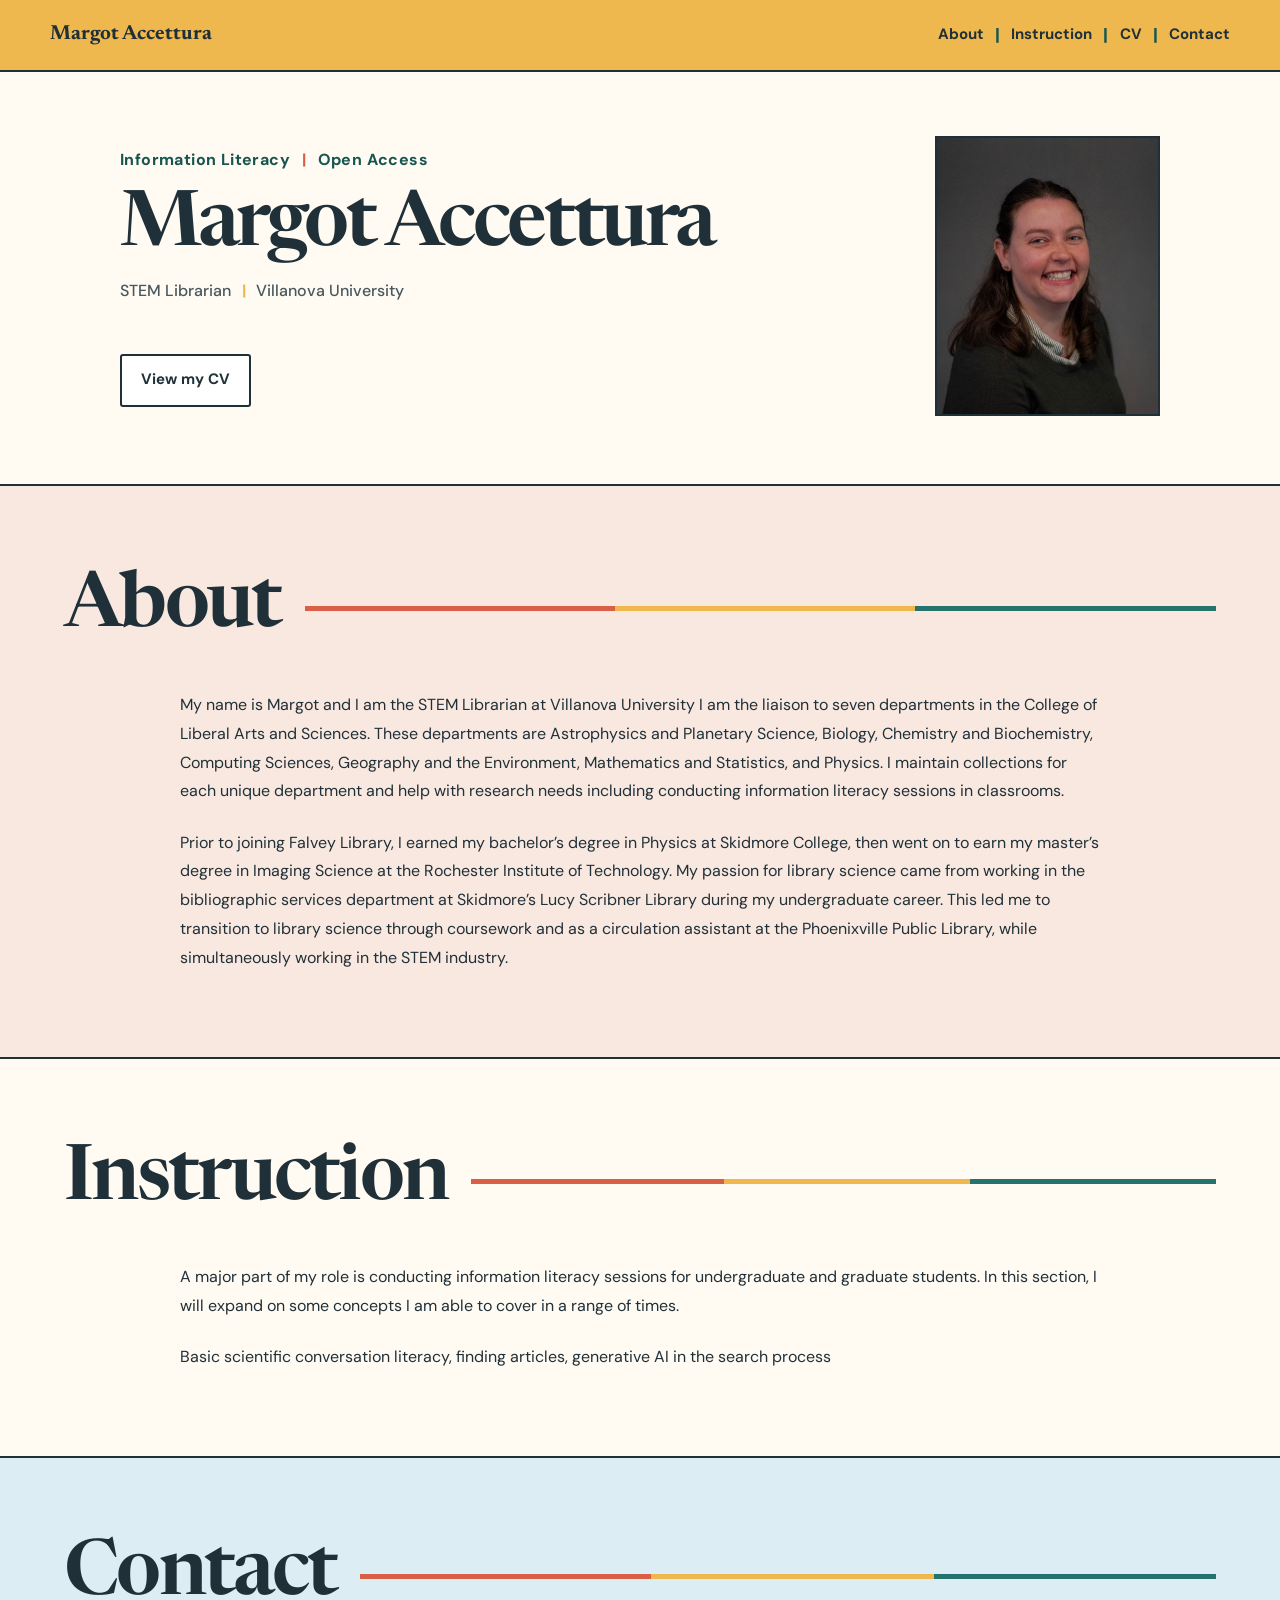
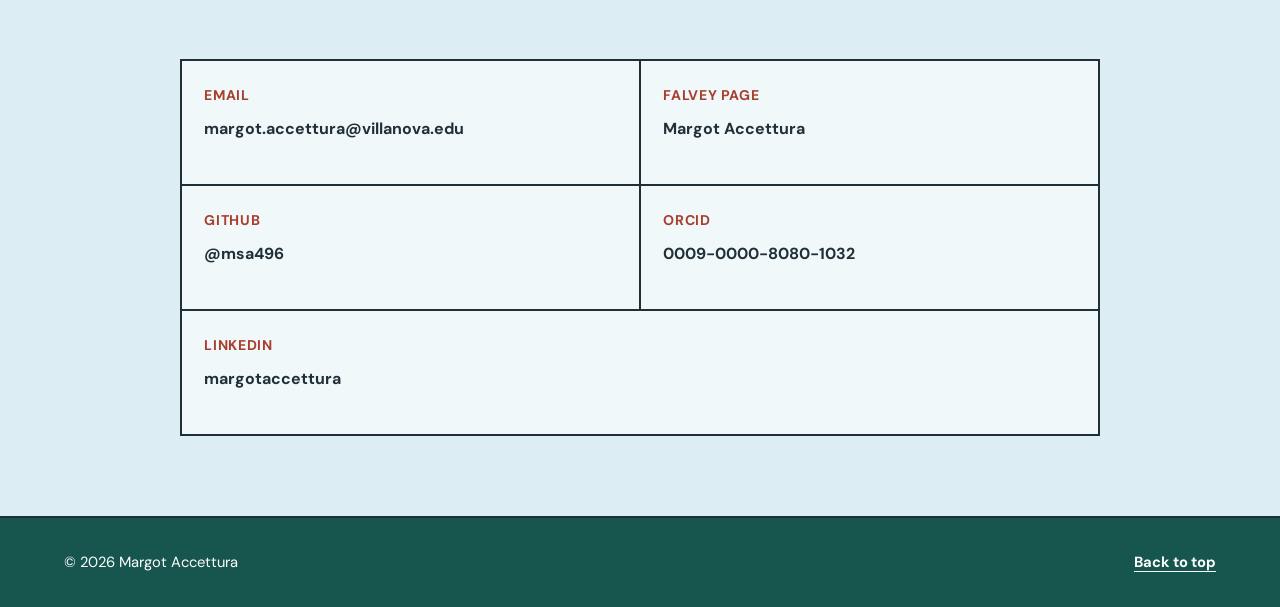
==== commit bc043b23: "Update index.html Changing Publication tab to Information instruction" ====
--- a/index.html
+++ b/index.html
@@ -80,7 +80,7 @@
         <a href="#about">About</a>
         <span class="nav-separator" aria-hidden="true">|</span>
 
-        <a href="#publications">Publications</a>
+        <a href="#instruction">Instruction</a>
         <span class="nav-separator" aria-hidden="true">|</span>
 
         <a
@@ -146,13 +146,6 @@
 
       <div class="hero-links">
         <a
-          class="button button-primary"
-          href="#publications"
-        >
-          Explore my Publications
-        </a>
-
-        <a
           class="button button-secondary"
           href="assets/documents/Accettura_CV.pdf"
           target="_blank"
@@ -172,7 +165,8 @@
         <div class="prose">
           <p>
             My name is Margot and I am the STEM Librarian at Villanova University I am the liaison
-            to seven departments in the College of Liberal Arts and Sciences. 
+            to seven departments in the College of Liberal Arts and Sciences. These departments are Astrophysics and Planetary Science,
+            Biology, Chemistry and Biochemistry, Computing Sciences, Geography and the Environment, Mathematics and Statistics, and Physics.
             I maintain collections for each unique department and help with research needs
             including conducting information literacy sessions in classrooms.
           </p>
@@ -190,26 +184,20 @@
       </div>
     </section>
 
-    <section id="publications" class="section-band publications-band">
+    <section id="instruction" class="section-band instruction-band">
       <div class="content-section">
         <div class="section-title">
-          <h2>Publications</h2>
+          <h2>Instruction</h2>
         </div>
 
         <div class="prose">
           <p>
-            View my publications,
-            conference proceedings, and more on my ORCID.
-          </p>
-
-          <a
-            class="button button-secondary"
-            href="https://orcid.org/0009-0000-8080-1032"
-            target="_blank"
-            rel="noopener noreferrer"
-          >
-            View ORCID
-          </a>
+            A major part of my role is conducting information literacy sessions for undergraduate and graduate students.
+            In this section, I will expand on some concepts I am able to cover in a range of times.
+          </p>
+          <p>
+            Basic scientific conversation literacy, finding articles, generative AI in the search process
+          </p>
         </div>
       </div>
     </section>
@@ -268,7 +256,7 @@
 
   <footer class="site-footer">
     <p>
-      © <span id="current-year"></span> Antonia J. Millet
+      © <span id="current-year"></span> Margot Accettura
     </p>
 
     <a href="#home">
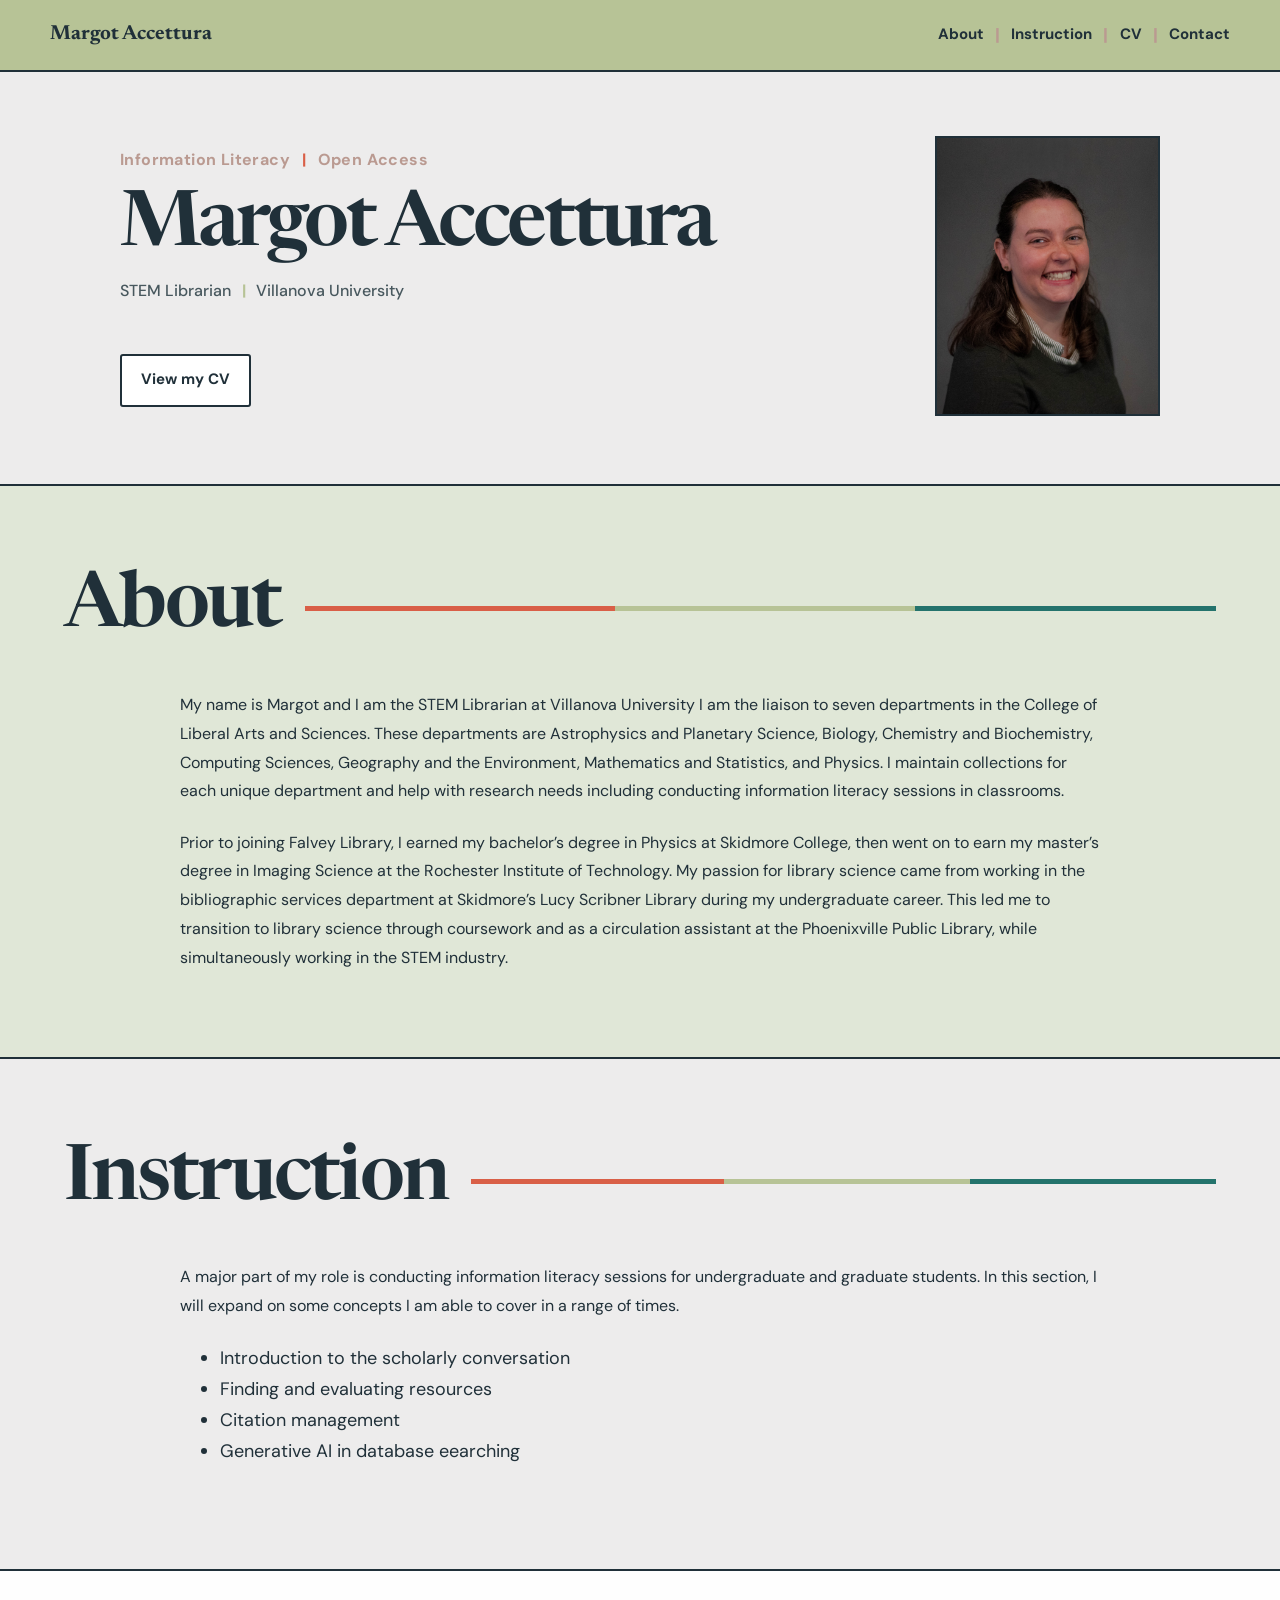
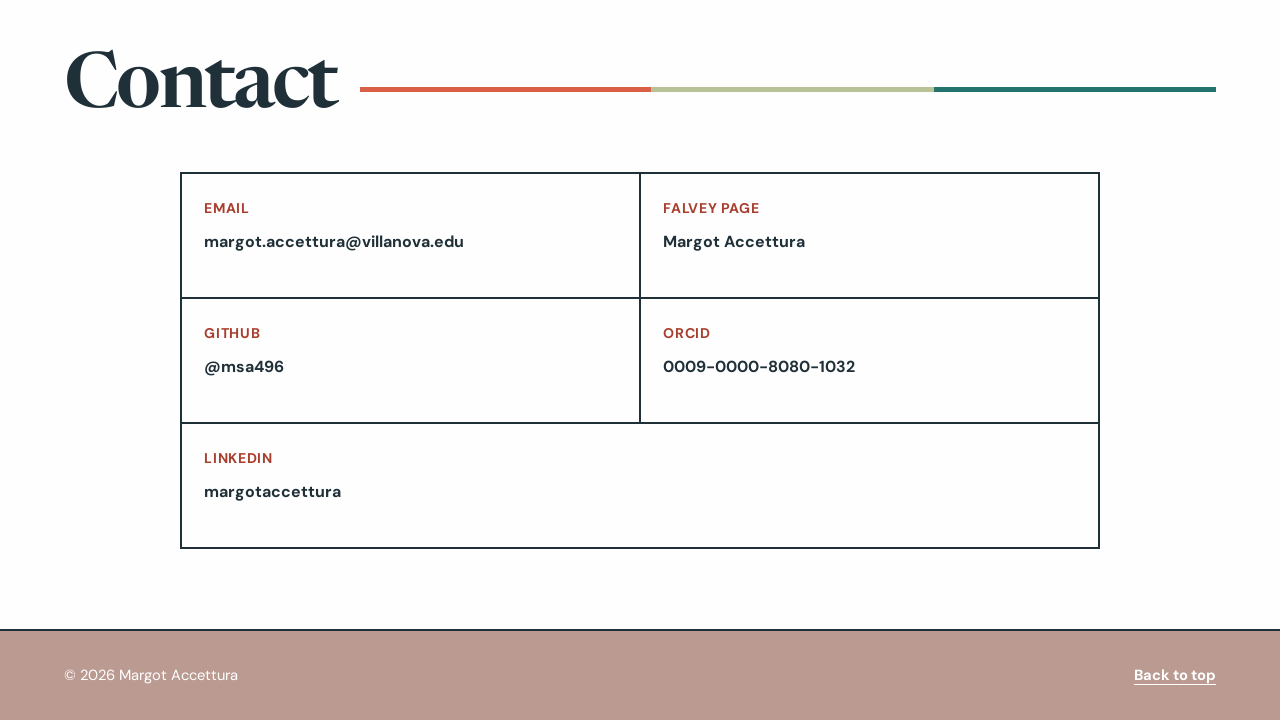
==== commit 604acdba: "Update index.html Adding bullet point list" ====
--- a/index.html
+++ b/index.html
@@ -196,7 +196,12 @@
             In this section, I will expand on some concepts I am able to cover in a range of times.
           </p>
           <p>
-            Basic scientific conversation literacy, finding articles, generative AI in the search process
+            <ul>
+              <li>Introduction to the scholarly conversation</li>
+              <li>Finding and evaluating resources</li>
+              <li>Citation management</li>
+              <li>Generative AI in database eearching</li>
+          </ul>
           </p>
         </div>
       </div>
--- a/styles.css
+++ b/styles.css
@@ -3,16 +3,16 @@
   --ink-soft: #48585e;
   --coral: #d95f47;
   --coral-dark: #a83f2e;
-  --marigold: #efb84f;
+  --sorbet1: #B7C396;
   --teal: #24736c;
-  --teal-dark: #17564f;
-
-  --hero-background: #fffaf2;
-  --about-background: #f8e8df;
+  --brown: #BA9A91;
+
+  --hero-background: #EDECEC;
+  --about-background: #E0E7D7;
   --research-background: #fffefa;
-  --publications-background: #dff1eb;
+  --publications-background: #CCCCCC;
   --mentoring-background: #fff1cf;
-  --contact-background: #dceef4;
+  --contact-background: #FEFEFE;
 
   --white: #ffffff;
   --max-width: 1180px;
@@ -54,7 +54,7 @@
   position: sticky;
   top: 0;
   z-index: 100;
-  background: var(--marigold);
+  background: var(--sorbet1);
   border-bottom: 2px solid var(--ink);
 }
 
@@ -107,7 +107,7 @@
   bottom: -0.28rem;
   left: 0;
   height: 3px;
-  background: var(--teal-dark);
+  background: var(--brown);
   content: "";
   transform: scaleX(0);
   transform-origin: left;
@@ -121,7 +121,7 @@
 
 .nav-separator {
   margin: 0 0.7rem;
-  color: var(--teal-dark);
+  color: var(--brown);
   font-weight: 700;
 }
 
@@ -145,7 +145,7 @@
 
 .hero-fields {
   margin: 0 0 1.05rem;
-  color: var(--teal-dark);
+  color: var(--brown);
   font-size: 1rem;
   font-weight: 700;
   letter-spacing: 0.025em;
@@ -180,14 +180,14 @@
 
 .fellowship-line a {
   color: var(--coral-dark);
-  text-decoration-color: var(--marigold);
+  text-decoration-color: var(--sorbet1);
   text-decoration-thickness: 3px;
   text-underline-offset: 0.24rem;
 }
 
 .fellowship-line a:hover,
 .fellowship-line a:focus {
-  color: var(--teal-dark);
+  color: var(--brown);
   text-decoration-color: var(--teal);
 }
 
@@ -205,7 +205,7 @@
 
 .hero-position span {
   padding: 0 0.42rem;
-  color: var(--marigold);
+  color: var(--sorbet1);
   font-weight: 700;
 }
 
@@ -255,7 +255,7 @@
 
 .button-secondary:hover,
 .button-secondary:focus {
-  background: var(--marigold);
+  background: var(--sorbet1);
 }
 
 .hero-image-frame {
@@ -355,7 +355,7 @@
     linear-gradient(
       90deg,
       var(--coral) 0 34%,
-      var(--marigold) 34% 67%,
+      var(--sorbet1) 34% 67%,
       var(--teal) 67% 100%
     );
   content: "";
@@ -384,14 +384,14 @@
 .inline-link {
   color: var(--coral-dark);
   font-weight: 700;
-  text-decoration-color: var(--marigold);
+  text-decoration-color: var(--sorbet1);
   text-decoration-thickness: 3px;
   text-underline-offset: 0.18rem;
 }
 
 .inline-link:hover,
 .inline-link:focus {
-  color: var(--teal-dark);
+  color: var(--brown);
   text-decoration-color: var(--teal);
 }
 
@@ -520,7 +520,7 @@
   margin-top: auto;
   padding-top: 1.4rem;
   padding-bottom: 0.1rem;
-  border-bottom: 3px solid var(--marigold);
+  border-bottom: 3px solid var(--sorbet1);
   color: var(--ink);
   font-size: 0.9rem;
   font-weight: 700;
@@ -618,8 +618,8 @@
   display: inline-block;
   margin-top: 1rem;
   padding-bottom: 0.12rem;
-  border-bottom: 3px solid var(--marigold);
-  color: var(--teal-dark);
+  border-bottom: 3px solid var(--sorbet1);
+  color: var(--brown);
   font-size: 0.96rem;
   font-weight: 700;
   text-decoration: none;
@@ -674,7 +674,7 @@
 
 .contact-list a:hover,
 .contact-list a:focus {
-  background: var(--marigold);
+  background: var(--sorbet1);
 }
 
 .contact-list a:last-child:nth-child(odd) {
@@ -702,7 +702,7 @@
   align-items: center;
   justify-content: space-between;
   padding: 2rem 5vw;
-  background: var(--teal-dark);
+  background: var(--brown);
   color: var(--white);
   font-size: 0.92rem;
 }
@@ -978,7 +978,7 @@
 
 .hero-position .hero-divider {
   padding: 0 0.42rem;
-  color: var(--marigold);
+  color: var(--sorbet1);
   font-weight: 700;
 }
 
@@ -1238,7 +1238,7 @@
 
   .hero-fields .hero-field {
     padding: 0;
-    color: var(--teal-dark);
+    color: var(--brown);
   }
 
   .fellowship-line a {
@@ -1326,7 +1326,7 @@
 
 .hero-fields .hero-field {
   padding: 0;
-  color: var(--teal-dark);
+  color: var(--brown);
 }
 
 .hero-position .position-item {
@@ -1399,7 +1399,7 @@
   }
 
   .hero-fields .hero-field {
-    color: var(--teal-dark);
+    color: var(--brown);
   }
 
   .fellowship-line {
@@ -1482,7 +1482,7 @@
     left: 0;
     z-index: 2000;
     width: 100%;
-    background: var(--marigold);
+    background: var(--sorbet1);
   }
 
   /*
